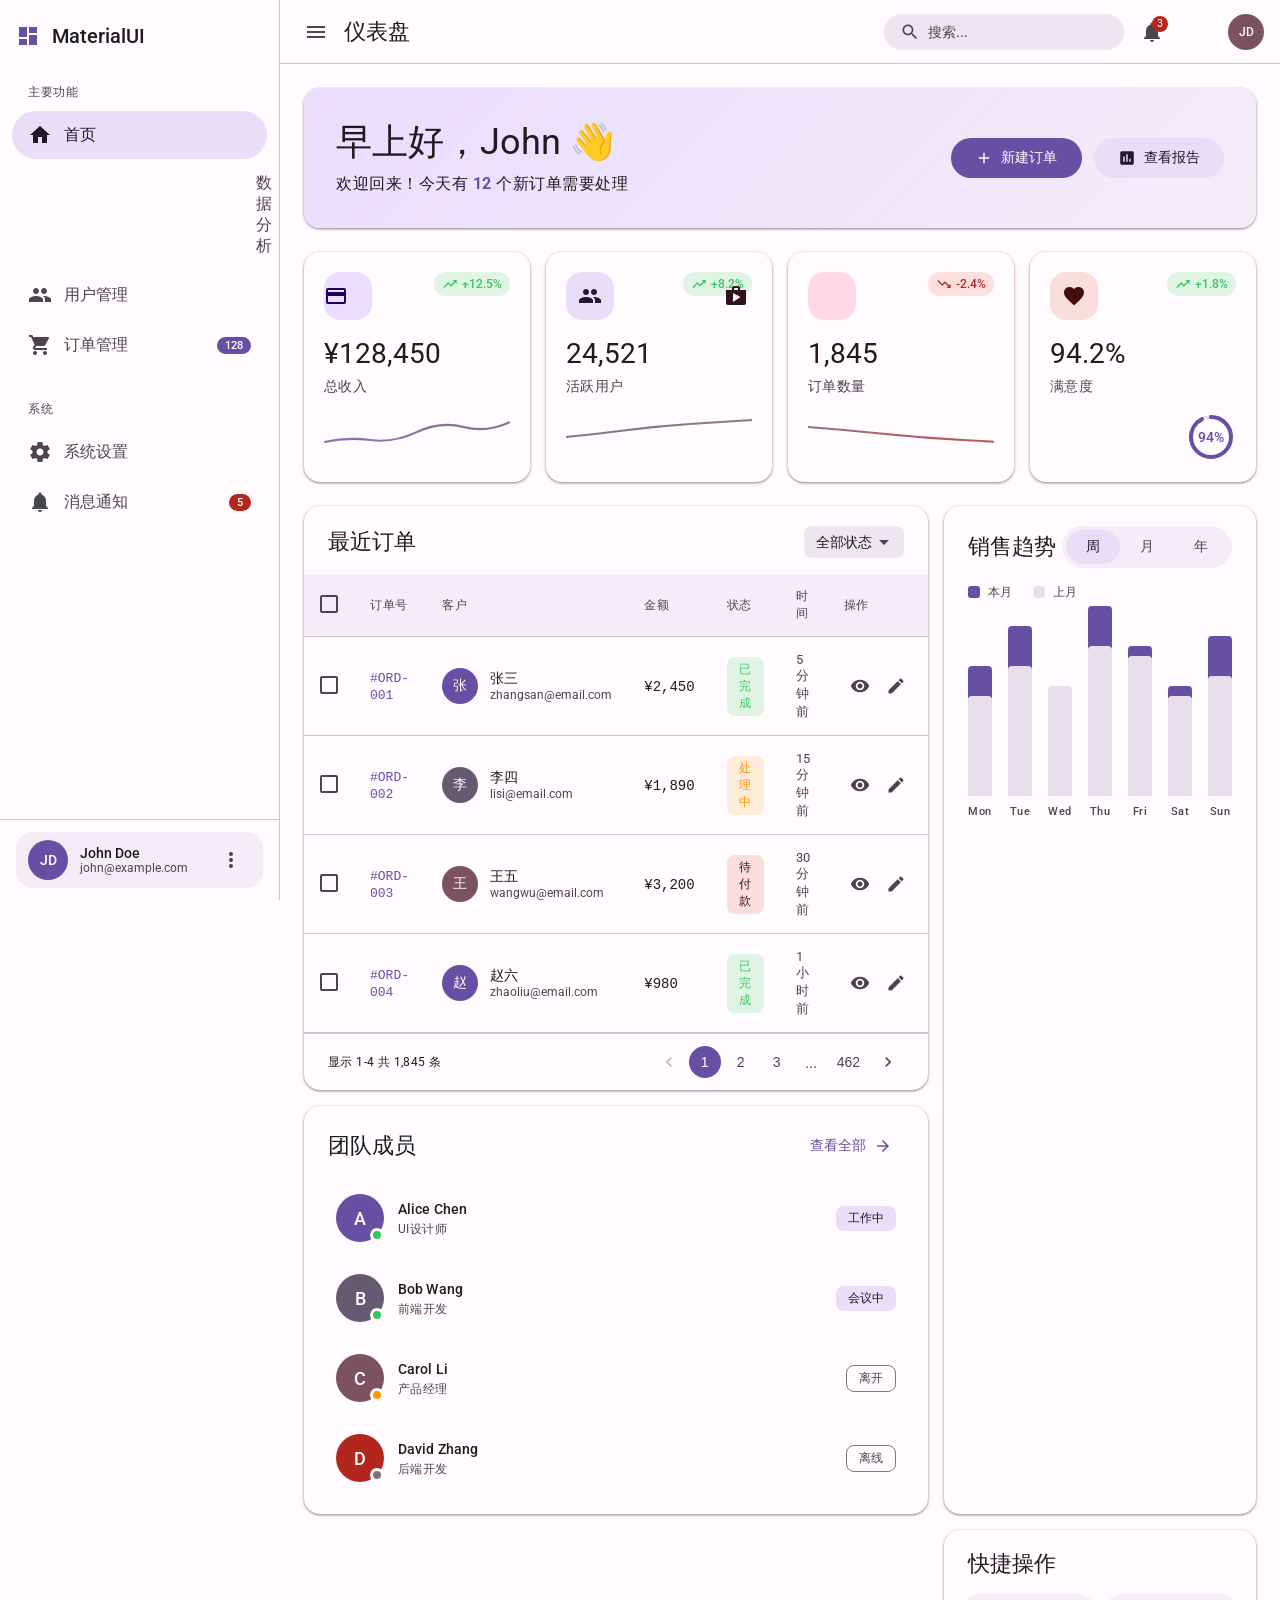
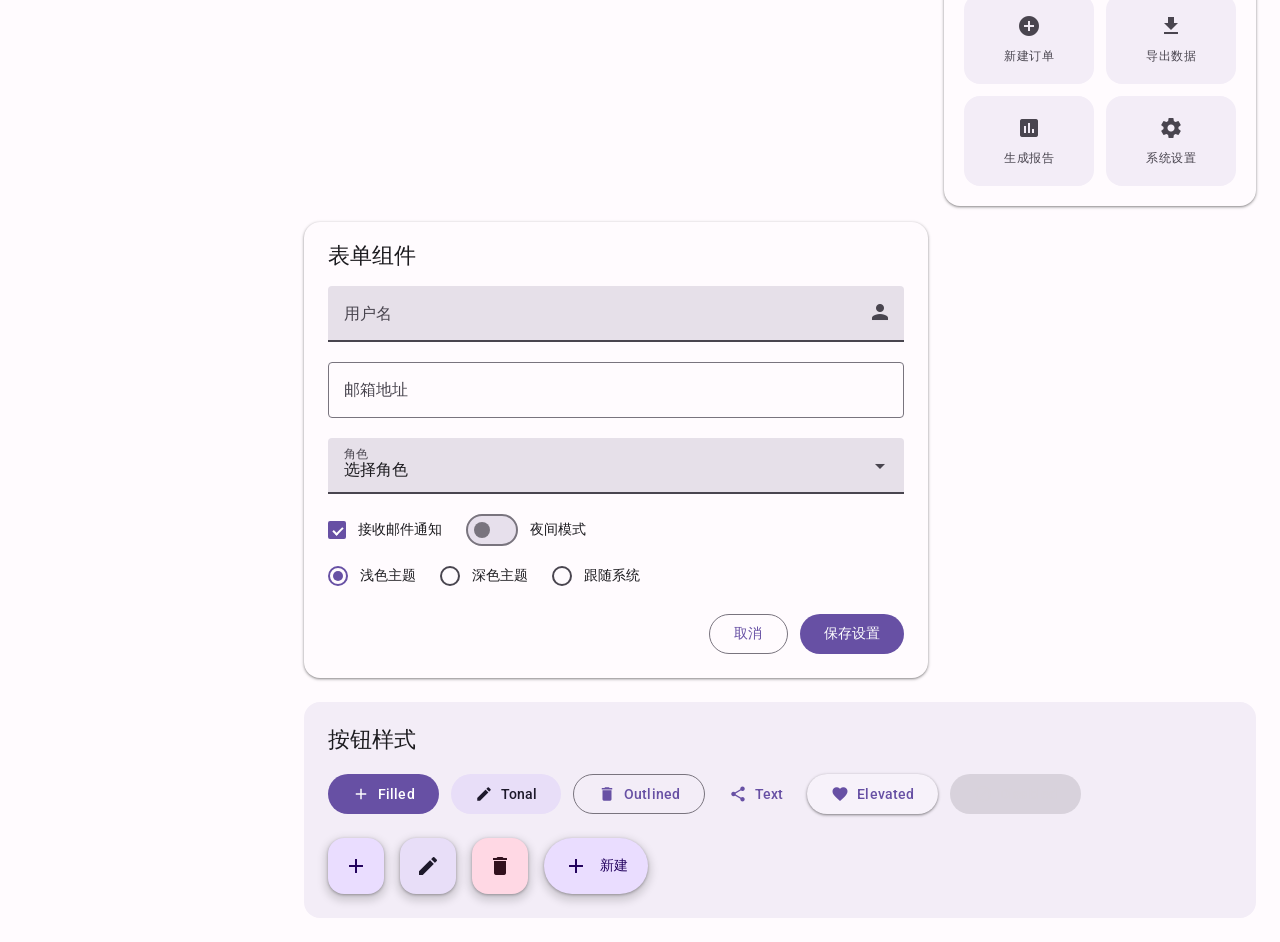
==== google-design/index.html @ cb9a7527 "feat: 添加Google Design (Material Design 3) 风格 - 新增 google-design/ 文件夹，包含完整的Material Design 3界面 - 实现Ma" ====
<!DOCTYPE html>
<html lang="zh-CN">
<head>
    <meta charset="UTF-8">
    <meta name="viewport" content="width=device-width, initial-scale=1.0">
    <title>Google Design - Material Design 3</title>
    <link rel="stylesheet" href="styles.css">
    <link href="https://fonts.googleapis.com/css2?family=Roboto:wght@300;400;500;600;700&display=swap" rel="stylesheet">
    <link href="https://fonts.googleapis.com/icon?family=Material+Icons" rel="stylesheet">
</head>
<body>
    <div class="app-container">
        <!-- 导航抽屉 -->
        <aside class="nav-drawer">
            <div class="nav-drawer-header">
                <div class="logo">
                    <span class="material-icons logo-icon">dashboard</span>
                    <span class="logo-text">MaterialUI</span>
                </div>
            </div>

            <nav class="nav-drawer-content">
                <div class="nav-section">
                    <span class="nav-section-title">主要功能</span>
                    <a href="#" class="nav-item active">
                        <span class="material-icons">home</span>
                        <span>首页</span>
                    </a>
                    <a href="#" class="nav-item">
                        <span class="material-icons">analytics</span>
                        <span>数据分析</span>
                    </a>
                    <a href="#" class="nav-item">
                        <span class="material-icons">people</span>
                        <span>用户管理</span>
                    </a>
                    <a href="#" class="nav-item">
                        <span class="material-icons">shopping_cart</span>
                        <span>订单管理</span>
                        <span class="nav-badge">128</span>
                    </a>
                </div>

                <div class="nav-section">
                    <span class="nav-section-title">系统</span>
                    <a href="#" class="nav-item">
                        <span class="material-icons">settings</span>
                        <span>系统设置</span>
                    </a>
                    <a href="#" class="nav-item">
                        <span class="material-icons">notifications</span>
                        <span>消息通知</span>
                        <span class="nav-badge error">5</span>
                    </a>
                </div>
            </nav>

            <div class="nav-drawer-footer">
                <div class="user-card">
                    <div class="user-avatar">
                        <span>JD</span>
                    </div>
                    <div class="user-info">
                        <span class="user-name">John Doe</span>
                        <span class="user-email">john@example.com</span>
                    </div>
                    <button class="icon-btn">
                        <span class="material-icons">more_vert</span>
                    </button>
                </div>
            </div>
        </aside>

        <!-- 主内容区 -->
        <main class="main-content">
            <!-- 顶部应用栏 -->
            <header class="top-app-bar">
                <div class="top-app-bar-left">
                    <button class="icon-btn menu-btn">
                        <span class="material-icons">menu</span>
                    </button>
                    <h1 class="page-title">仪表盘</h1>
                </div>
                <div class="top-app-bar-right">
                    <div class="search-bar">
                        <span class="material-icons">search</span>
                        <input type="text" placeholder="搜索...">
                    </div>
                    <button class="icon-btn">
                        <span class="material-icons">notifications</span>
                        <span class="badge">3</span>
                    </button>
                    <button class="icon-btn">
                        <span class="material-icons">dark_mode</span>
                    </button>
                    <div class="user-avatar-small">JD</div>
                </div>
            </header>

            <!-- 欢迎区域 -->
            <section class="welcome-section">
                <div class="welcome-card elevated-card">
                    <div class="welcome-content">
                        <h2 class="display-small">早上好，John 👋</h2>
                        <p class="body-large">欢迎回来！今天有 <strong>12</strong> 个新订单需要处理</p>
                    </div>
                    <div class="welcome-actions">
                        <button class="md-btn filled-btn">
                            <span class="material-icons">add</span>
                            新建订单
                        </button>
                        <button class="md-btn tonal-btn">
                            <span class="material-icons">assessment</span>
                            查看报告
                        </button>
                    </div>
                </div>
            </section>

            <!-- 统计卡片 -->
            <section class="stats-section">
                <div class="stat-card elevated-card">
                    <div class="stat-card-header">
                        <div class="stat-icon primary">
                            <span class="material-icons">payments</span>
                        </div>
                        <span class="stat-trend up">
                            <span class="material-icons">trending_up</span>
                            +12.5%
                        </span>
                    </div>
                    <div class="stat-card-body">
                        <span class="stat-value headline-medium">¥128,450</span>
                        <span class="stat-label body-medium">总收入</span>
                    </div>
                    <div class="stat-chart">
                        <svg width="100%" height="40" viewBox="0 0 120 40" preserveAspectRatio="none">
                            <path d="M0 30 Q15 25, 30 28 T60 20 T90 15 T120 10" stroke="url(#stat-grad-1)" stroke-width="2" fill="none"/>
                            <defs>
                                <linearGradient id="stat-grad-1" x1="0%" y1="0%" x2="100%" y2="0%">
                                    <stop offset="0%" stop-color="var(--md-primary)"/>
                                    <stop offset="100%" stop-color="var(--md-secondary)"/>
                                </linearGradient>
                            </defs>
                        </svg>
                    </div>
                </div>

                <div class="stat-card elevated-card">
                    <div class="stat-card-header">
                        <div class="stat-icon secondary">
                            <span class="material-icons">people</span>
                        </div>
                        <span class="stat-trend up">
                            <span class="material-icons">trending_up</span>
                            +8.2%
                        </span>
                    </div>
                    <div class="stat-card-body">
                        <span class="stat-value headline-medium">24,521</span>
                        <span class="stat-label body-medium">活跃用户</span>
                    </div>
                    <div class="stat-chart">
                        <svg width="100%" height="40" viewBox="0 0 120 40" preserveAspectRatio="none">
                            <path d="M0 25 Q20 22, 40 18 T80 12 T120 8" stroke="url(#stat-grad-2)" stroke-width="2" fill="none"/>
                            <defs>
                                <linearGradient id="stat-grad-2" x1="0%" y1="0%" x2="100%" y2="0%">
                                    <stop offset="0%" stop-color="var(--md-secondary)"/>
                                    <stop offset="100%" stop-color="var(--md-tertiary)"/>
                                </linearGradient>
                            </defs>
                        </svg>
                    </div>
                </div>

                <div class="stat-card elevated-card">
                    <div class="stat-card-header">
                        <div class="stat-icon tertiary">
                            <span class="material-icons">shopping_bag</span>
                        </div>
                        <span class="stat-trend down">
                            <span class="material-icons">trending_down</span>
                            -2.4%
                        </span>
                    </div>
                    <div class="stat-card-body">
                        <span class="stat-value headline-medium">1,845</span>
                        <span class="stat-label body-medium">订单数量</span>
                    </div>
                    <div class="stat-chart">
                        <svg width="100%" height="40" viewBox="0 0 120 40" preserveAspectRatio="none">
                            <path d="M0 15 Q25 18, 50 22 T100 28 T120 30" stroke="url(#stat-grad-3)" stroke-width="2" fill="none"/>
                            <defs>
                                <linearGradient id="stat-grad-3" x1="0%" y1="0%" x2="100%" y2="0%">
                                    <stop offset="0%" stop-color="var(--md-tertiary)"/>
                                    <stop offset="100%" stop-color="var(--md-error)"/>
                                </linearGradient>
                            </defs>
                        </svg>
                    </div>
                </div>

                <div class="stat-card elevated-card">
                    <div class="stat-card-header">
                        <div class="stat-icon error">
                            <span class="material-icons">favorite</span>
                        </div>
                        <span class="stat-trend up">
                            <span class="material-icons">trending_up</span>
                            +1.8%
                        </span>
                    </div>
                    <div class="stat-card-body">
                        <span class="stat-value headline-medium">94.2%</span>
                        <span class="stat-label body-medium">满意度</span>
                    </div>
                    <div class="stat-progress">
                        <div class="progress-ring">
                            <svg width="50" height="50" viewBox="0 0 50 50">
                                <circle cx="25" cy="25" r="20" stroke="var(--md-surface-variant)" stroke-width="4" fill="none"/>
                                <circle cx="25" cy="25" r="20" stroke="var(--md-primary)" stroke-width="4" fill="none" 
                                    stroke-dasharray="125.6" stroke-dashoffset="10" stroke-linecap="round" transform="rotate(-90 25 25)"/>
                            </svg>
                            <span class="progress-value label-large">94%</span>
                        </div>
                    </div>
                </div>
            </section>

            <!-- 主要内容区 -->
            <section class="content-section">
                <!-- 数据表格 -->
                <div class="card elevated-card table-card">
                    <div class="card-header">
                        <h3 class="title-large">最近订单</h3>
                        <div class="card-actions">
                            <div class="md-select">
                                <select>
                                    <option>全部状态</option>
                                    <option>待处理</option>
                                    <option>处理中</option>
                                    <option>已完成</option>
                                </select>
                                <span class="material-icons">arrow_drop_down</span>
                            </div>
                        </div>
                    </div>
                    <div class="table-container">
                        <table class="md-table">
                            <thead>
                                <tr>
                                    <th>
                                        <label class="md-checkbox">
                                            <input type="checkbox">
                                            <span class="checkbox-mark"></span>
                                        </label>
                                    </th>
                                    <th>订单号</th>
                                    <th>客户</th>
                                    <th>金额</th>
                                    <th>状态</th>
                                    <th>时间</th>
                                    <th>操作</th>
                                </tr>
                            </thead>
                            <tbody>
                                <tr>
                                    <td>
                                        <label class="md-checkbox">
                                            <input type="checkbox">
                                            <span class="checkbox-mark"></span>
                                        </label>
                                    </td>
                                    <td><span class="order-id">#ORD-001</span></td>
                                    <td>
                                        <div class="customer-cell">
                                            <div class="customer-avatar primary">张</div>
                                            <div class="customer-info">
                                                <span class="customer-name">张三</span>
                                                <span class="customer-email">zhangsan@email.com</span>
                                            </div>
                                        </div>
                                    </td>
                                    <td><span class="amount">¥2,450</span></td>
                                    <td><span class="md-chip success">已完成</span></td>
                                    <td><span class="time-text">5分钟前</span></td>
                                    <td>
                                        <div class="action-buttons">
                                            <button class="icon-btn-small" title="查看">
                                                <span class="material-icons">visibility</span>
                                            </button>
                                            <button class="icon-btn-small" title="编辑">
                                                <span class="material-icons">edit</span>
                                            </button>
                                        </div>
                                    </td>
                                </tr>
                                <tr>
                                    <td>
                                        <label class="md-checkbox">
                                            <input type="checkbox">
                                            <span class="checkbox-mark"></span>
                                        </label>
                                    </td>
                                    <td><span class="order-id">#ORD-002</span></td>
                                    <td>
                                        <div class="customer-cell">
                                            <div class="customer-avatar secondary">李</div>
                                            <div class="customer-info">
                                                <span class="customer-name">李四</span>
                                                <span class="customer-email">lisi@email.com</span>
                                            </div>
                                        </div>
                                    </td>
                                    <td><span class="amount">¥1,890</span></td>
                                    <td><span class="md-chip warning">处理中</span></td>
                                    <td><span class="time-text">15分钟前</span></td>
                                    <td>
                                        <div class="action-buttons">
                                            <button class="icon-btn-small" title="查看">
                                                <span class="material-icons">visibility</span>
                                            </button>
                                            <button class="icon-btn-small" title="编辑">
                                                <span class="material-icons">edit</span>
                                            </button>
                                        </div>
                                    </td>
                                </tr>
                                <tr>
                                    <td>
                                        <label class="md-checkbox">
                                            <input type="checkbox">
                                            <span class="checkbox-mark"></span>
                                        </label>
                                    </td>
                                    <td><span class="order-id">#ORD-003</span></td>
                                    <td>
                                        <div class="customer-cell">
                                            <div class="customer-avatar tertiary">王</div>
                                            <div class="customer-info">
                                                <span class="customer-name">王五</span>
                                                <span class="customer-email">wangwu@email.com</span>
                                            </div>
                                        </div>
                                    </td>
                                    <td><span class="amount">¥3,200</span></td>
                                    <td><span class="md-chip error">待付款</span></td>
                                    <td><span class="time-text">30分钟前</span></td>
                                    <td>
                                        <div class="action-buttons">
                                            <button class="icon-btn-small" title="查看">
                                                <span class="material-icons">visibility</span>
                                            </button>
                                            <button class="icon-btn-small" title="编辑">
                                                <span class="material-icons">edit</span>
                                            </button>
                                        </div>
                                    </td>
                                </tr>
                                <tr>
                                    <td>
                                        <label class="md-checkbox">
                                            <input type="checkbox">
                                            <span class="checkbox-mark"></span>
                                        </label>
                                    </td>
                                    <td><span class="order-id">#ORD-004</span></td>
                                    <td>
                                        <div class="customer-cell">
                                            <div class="customer-avatar primary">赵</div>
                                            <div class="customer-info">
                                                <span class="customer-name">赵六</span>
                                                <span class="customer-email">zhaoliu@email.com</span>
                                            </div>
                                        </div>
                                    </td>
                                    <td><span class="amount">¥980</span></td>
                                    <td><span class="md-chip success">已完成</span></td>
                                    <td><span class="time-text">1小时前</span></td>
                                    <td>
                                        <div class="action-buttons">
                                            <button class="icon-btn-small" title="查看">
                                                <span class="material-icons">visibility</span>
                                            </button>
                                            <button class="icon-btn-small" title="编辑">
                                                <span class="material-icons">edit</span>
                                            </button>
                                        </div>
                                    </td>
                                </tr>
                            </tbody>
                        </table>
                    </div>
                    <div class="card-footer">
                        <span class="pagination-info body-small">显示 1-4 共 1,845 条</span>
                        <div class="pagination">
                            <button class="icon-btn-small" disabled>
                                <span class="material-icons">chevron_left</span>
                            </button>
                            <button class="page-btn active">1</button>
                            <button class="page-btn">2</button>
                            <button class="page-btn">3</button>
                            <span class="page-dots">...</span>
                            <button class="page-btn">462</button>
                            <button class="icon-btn-small">
                                <span class="material-icons">chevron_right</span>
                            </button>
                        </div>
                    </div>
                </div>

                <!-- 图表区域 -->
                <div class="card elevated-card chart-card">
                    <div class="card-header">
                        <h3 class="title-large">销售趋势</h3>
                        <div class="card-actions">
                            <div class="md-segmented-btn">
                                <button class="segment-btn active">周</button>
                                <button class="segment-btn">月</button>
                                <button class="segment-btn">年</button>
                            </div>
                        </div>
                    </div>
                    <div class="chart-body">
                        <div class="chart-legend">
                            <div class="legend-item">
                                <span class="legend-dot primary"></span>
                                <span class="body-small">本月</span>
                            </div>
                            <div class="legend-item">
                                <span class="legend-dot outline"></span>
                                <span class="body-small">上月</span>
                            </div>
                        </div>
                        <div class="chart-area">
                            <div class="chart-bars">
                                <div class="bar-group">
                                    <div class="bar current" style="height: 65%;" data-value="¥52,000">
                                        <div class="bar-value label-small">¥52k</div>
                                    </div>
                                    <div class="bar previous" style="height: 50%;"></div>
                                    <span class="bar-label label-small">Mon</span>
                                </div>
                                <div class="bar-group">
                                    <div class="bar current" style="height: 85%;" data-value="¥68,000">
                                        <div class="bar-value label-small">¥68k</div>
                                    </div>
                                    <div class="bar previous" style="height: 65%;"></div>
                                    <span class="bar-label label-small">Tue</span>
                                </div>
                                <div class="bar-group">
                                    <div class="bar current" style="height: 45%;" data-value="¥36,000">
                                        <div class="bar-value label-small">¥36k</div>
                                    </div>
                                    <div class="bar previous" style="height: 55%;"></div>
                                    <span class="bar-label label-small">Wed</span>
                                </div>
                                <div class="bar-group">
                                    <div class="bar current" style="height: 95%;" data-value="¥76,000">
                                        <div class="bar-value label-small">¥76k</div>
                                    </div>
                                    <div class="bar previous" style="height: 75%;"></div>
                                    <span class="bar-label label-small">Thu</span>
                                </div>
                                <div class="bar-group">
                                    <div class="bar current" style="height: 75%;" data-value="¥60,000">
                                        <div class="bar-value label-small">¥60k</div>
                                    </div>
                                    <div class="bar previous" style="height: 70%;"></div>
                                    <span class="bar-label label-small">Fri</span>
                                </div>
                                <div class="bar-group">
                                    <div class="bar current" style="height: 55%;" data-value="¥44,000">
                                        <div class="bar-value label-small">¥44k</div>
                                    </div>
                                    <div class="bar previous" style="height: 50%;"></div>
                                    <span class="bar-label label-small">Sat</span>
                                </div>
                                <div class="bar-group">
                                    <div class="bar current" style="height: 80%;" data-value="¥64,000">
                                        <div class="bar-value label-small">¥64k</div>
                                    </div>
                                    <div class="bar previous" style="height: 60%;"></div>
                                    <span class="bar-label label-small">Sun</span>
                                </div>
                            </div>
                        </div>
                    </div>
                </div>

                <!-- 团队成员 -->
                <div class="card elevated-card team-card">
                    <div class="card-header">
                        <h3 class="title-large">团队成员</h3>
                        <button class="md-btn text-btn">
                            查看全部
                            <span class="material-icons">arrow_forward</span>
                        </button>
                    </div>
                    <div class="team-list">
                        <div class="team-member">
                            <div class="member-avatar" style="background: var(--md-primary);">
                                <span>A</span>
                                <span class="status-indicator online"></span>
                            </div>
                            <div class="member-info">
                                <span class="member-name title-small">Alice Chen</span>
                                <span class="member-role body-small">UI设计师</span>
                            </div>
                            <span class="md-chip tonal">工作中</span>
                        </div>
                        <div class="team-member">
                            <div class="member-avatar" style="background: var(--md-secondary);">
                                <span>B</span>
                                <span class="status-indicator online"></span>
                            </div>
                            <div class="member-info">
                                <span class="member-name title-small">Bob Wang</span>
                                <span class="member-role body-small">前端开发</span>
                            </div>
                            <span class="md-chip tonal">会议中</span>
                        </div>
                        <div class="team-member">
                            <div class="member-avatar" style="background: var(--md-tertiary);">
                                <span>C</span>
                                <span class="status-indicator away"></span>
                            </div>
                            <div class="member-info">
                                <span class="member-name title-small">Carol Li</span>
                                <span class="member-role body-small">产品经理</span>
                            </div>
                            <span class="md-chip outlined">离开</span>
                        </div>
                        <div class="team-member">
                            <div class="member-avatar" style="background: var(--md-error);">
                                <span>D</span>
                                <span class="status-indicator offline"></span>
                            </div>
                            <div class="member-info">
                                <span class="member-name title-small">David Zhang</span>
                                <span class="member-role body-small">后端开发</span>
                            </div>
                            <span class="md-chip outlined">离线</span>
                        </div>
                    </div>
                </div>

                <!-- 快捷操作 -->
                <div class="card elevated-card actions-card">
                    <div class="card-header">
                        <h3 class="title-large">快捷操作</h3>
                    </div>
                    <div class="quick-actions">
                        <button class="quick-action-btn">
                            <span class="material-icons">add_circle</span>
                            <span class="label-medium">新建订单</span>
                        </button>
                        <button class="quick-action-btn">
                            <span class="material-icons">file_download</span>
                            <span class="label-medium">导出数据</span>
                        </button>
                        <button class="quick-action-btn">
                            <span class="material-icons">assessment</span>
                            <span class="label-medium">生成报告</span>
                        </button>
                        <button class="quick-action-btn">
                            <span class="material-icons">settings</span>
                            <span class="label-medium">系统设置</span>
                        </button>
                    </div>
                </div>

                <!-- 表单组件 -->
                <div class="card elevated-card form-card">
                    <div class="card-header">
                        <h3 class="title-large">表单组件</h3>
                    </div>
                    <form class="md-form">
                        <div class="form-group">
                            <div class="md-text-field filled">
                                <input type="text" id="username" placeholder=" ">
                                <label for="username">用户名</label>
                                <span class="field-trailing">
                                    <span class="material-icons">person</span>
                                </span>
                            </div>
                        </div>
                        <div class="form-group">
                            <div class="md-text-field outlined">
                                <input type="email" id="email" placeholder=" ">
                                <label for="email">邮箱地址</label>
                            </div>
                        </div>
                        <div class="form-group">
                            <div class="md-select-field">
                                <select id="role">
                                    <option value="">选择角色</option>
                                    <option value="admin">管理员</option>
                                    <option value="editor">编辑</option>
                                    <option value="viewer">访客</option>
                                </select>
                                <label for="role">角色</label>
                                <span class="material-icons">arrow_drop_down</span>
                            </div>
                        </div>
                        <div class="form-group checkbox-group">
                            <label class="md-checkbox">
                                <input type="checkbox" checked>
                                <span class="checkbox-mark"></span>
                                <span class="checkbox-label">接收邮件通知</span>
                            </label>
                            <label class="md-switch">
                                <input type="checkbox">
                                <span class="switch-track"></span>
                                <span class="switch-label">夜间模式</span>
                            </label>
                        </div>
                        <div class="form-group radio-group">
                            <label class="md-radio">
                                <input type="radio" name="theme" value="light" checked>
                                <span class="radio-mark"></span>
                                <span class="radio-label">浅色主题</span>
                            </label>
                            <label class="md-radio">
                                <input type="radio" name="theme" value="dark">
                                <span class="radio-mark"></span>
                                <span class="radio-label">深色主题</span>
                            </label>
                            <label class="md-radio">
                                <input type="radio" name="theme" value="auto">
                                <span class="radio-mark"></span>
                                <span class="radio-label">跟随系统</span>
                            </label>
                        </div>
                        <div class="form-actions">
                            <button type="button" class="md-btn outlined-btn">取消</button>
                            <button type="submit" class="md-btn filled-btn">保存设置</button>
                        </div>
                    </form>
                </div>
            </section>

            <!-- 按钮展示区 -->
            <section class="button-showcase">
                <h3 class="title-large">按钮样式</h3>
                <div class="button-grid">
                    <button class="md-btn filled-btn">
                        <span class="material-icons">add</span>
                        Filled
                    </button>
                    <button class="md-btn tonal-btn">
                        <span class="material-icons">edit</span>
                        Tonal
                    </button>
                    <button class="md-btn outlined-btn">
                        <span class="material-icons">delete</span>
                        Outlined
                    </button>
                    <button class="md-btn text-btn">
                        <span class="material-icons">share</span>
                        Text
                    </button>
                    <button class="md-btn elevated-btn">
                        <span class="material-icons">favorite</span>
                        Elevated
                    </button>
                    <button class="md-btn filled-btn" disabled>
                        <span class="material-icons">block</span>
                        Disabled
                    </button>
                </div>
                <div class="fab-grid">
                    <button class="md-fab primary">
                        <span class="material-icons">add</span>
                    </button>
                    <button class="md-fab secondary">
                        <span class="material-icons">edit</span>
                    </button>
                    <button class="md-fab tertiary">
                        <span class="material-icons">delete</span>
                    </button>
                    <button class="md-fab extended">
                        <span class="material-icons">add</span>
                        <span>新建</span>
                    </button>
                </div>
            </section>

            <!-- Snackbar -->
            <div class="md-snackbar" id="snackbar">
                <span class="snackbar-text"></span>
                <button class="snackbar-action">关闭</button>
            </div>
        </main>
    </div>

    <script src="script.js"></script>
</body>
</html>
---- google-design/styles.css ----
/* Google Design - Material Design 3 */
/* 特点：动态色彩系统 + 圆润设计 + Surface层级 + 丰富组件 */

:root {
    /* Material Design 3 色彩系统 */
    --md-primary: #6750A4;
    --md-on-primary: #FFFFFF;
    --md-primary-container: #EADDFF;
    --md-on-primary-container: #21005D;
    
    --md-secondary: #625B71;
    --md-on-secondary: #FFFFFF;
    --md-secondary-container: #E8DEF8;
    --md-on-secondary-container: #1D192B;
    
    --md-tertiary: #7D5260;
    --md-on-tertiary: #FFFFFF;
    --md-tertiary-container: #FFD8E4;
    --md-on-tertiary-container: #31111D;
    
    --md-error: #B3261E;
    --md-on-error: #FFFFFF;
    --md-error-container: #F9DEDC;
    --md-on-error-container: #410E0B;
    
    --md-surface: #FFFBFE;
    --md-surface-dim: #DED8E1;
    --md-surface-bright: #FFFBFE;
    --md-surface-container-lowest: #FFFFFF;
    --md-surface-container-low: #F7F2FA;
    --md-surface-container: #F3EDF7;
    --md-surface-container-high: #ECE6F0;
    --md-surface-container-highest: #E6E0E9;
    --md-surface-variant: #E7E0EC;
    
    --md-on-surface: #1C1B1F;
    --md-on-surface-variant: #49454F;
    --md-outline: #79747E;
    --md-outline-variant: #CAC4D0;
    
    /* 圆角系统 */
    --md-radius-none: 0;
    --md-radius-xs: 4px;
    --md-radius-sm: 8px;
    --md-radius-md: 12px;
    --md-radius-lg: 16px;
    --md-radius-xl: 28px;
    --md-radius-full: 9999px;
    
    /* 阴影系统 */
    --md-elevation-1: 0 1px 2px rgba(0, 0, 0, 0.3), 0 1px 3px 1px rgba(0, 0, 0, 0.15);
    --md-elevation-2: 0 1px 2px rgba(0, 0, 0, 0.3), 0 2px 6px 2px rgba(0, 0, 0, 0.15);
    --md-elevation-3: 0 4px 8px 3px rgba(0, 0, 0, 0.15), 0 1px 3px rgba(0, 0, 0, 0.3);
    --md-elevation-4: 0 6px 10px 4px rgba(0, 0, 0, 0.15), 0 2px 3px rgba(0, 0, 0, 0.3);
    --md-elevation-5: 0 8px 12px 6px rgba(0, 0, 0, 0.15), 0 4px 4px rgba(0, 0, 0, 0.3);
    
    /* 过渡系统 */
    --md-motion-standard: cubic-bezier(0.2, 0, 0, 1);
    --md-motion-emphasized: cubic-bezier(0.2, 0, 0, 1);
    --md-motion-emphasized-decelerate: cubic-bezier(0.05, 0.7, 0.1, 1);
    --md-motion-emphasized-accelerate: cubic-bezier(0.3, 0, 0.8, 0.15);
    --md-motion-duration-short: 200ms;
    --md-motion-duration-medium: 400ms;
    --md-motion-duration-long: 600ms;
}

* {
    margin: 0;
    padding: 0;
    box-sizing: border-box;
}

body {
    font-family: 'Roboto', sans-serif;
    background: var(--md-surface);
    min-height: 100vh;
    color: var(--md-on-surface);
}

/* ========== 排版系统 ========== */
.display-small {
    font-size: 36px;
    font-weight: 400;
    line-height: 44px;
    letter-spacing: 0;
}

.headline-medium {
    font-size: 28px;
    font-weight: 400;
    line-height: 36px;
    letter-spacing: 0;
}

.title-large {
    font-size: 22px;
    font-weight: 500;
    line-height: 28px;
    letter-spacing: 0;
}

.title-small {
    font-size: 14px;
    font-weight: 500;
    line-height: 20px;
    letter-spacing: 0.1px;
}

.body-large {
    font-size: 16px;
    font-weight: 400;
    line-height: 24px;
    letter-spacing: 0.5px;
}

.body-medium {
    font-size: 14px;
    font-weight: 400;
    line-height: 20px;
    letter-spacing: 0.25px;
}

.body-small {
    font-size: 12px;
    font-weight: 400;
    line-height: 16px;
    letter-spacing: 0.4px;
}

.label-large {
    font-size: 14px;
    font-weight: 500;
    line-height: 20px;
    letter-spacing: 0.1px;
}

.label-medium {
    font-size: 12px;
    font-weight: 500;
    line-height: 16px;
    letter-spacing: 0.5px;
}

.label-small {
    font-size: 11px;
    font-weight: 500;
    line-height: 16px;
    letter-spacing: 0.5px;
}

/* ========== 应用容器 ========== */
.app-container {
    display: flex;
    min-height: 100vh;
}

/* ========== 导航抽屉 ========== */
.nav-drawer {
    width: 280px;
    background: var(--md-surface);
    border-right: 1px solid var(--md-outline-variant);
    display: flex;
    flex-direction: column;
    position: fixed;
    top: 0;
    left: 0;
    height: 100vh;
    z-index: 100;
}

.nav-drawer-header {
    padding: 24px 16px 12px;
}

.logo {
    display: flex;
    align-items: center;
    gap: 12px;
}

.logo-icon {
    color: var(--md-primary);
    font-size: 28px;
}

.logo-text {
    font-size: 20px;
    font-weight: 500;
    color: var(--md-on-surface);
}

.nav-drawer-content {
    flex: 1;
    padding: 8px 12px;
    overflow-y: auto;
}

.nav-section {
    margin-bottom: 16px;
}

.nav-section-title {
    display: block;
    padding: 16px 16px 8px;
    font-size: 12px;
    font-weight: 500;
    color: var(--md-on-surface-variant);
    letter-spacing: 0.5px;
}

.nav-item {
    display: flex;
    align-items: center;
    gap: 12px;
    padding: 12px 16px;
    margin: 2px 0;
    border-radius: var(--md-radius-full);
    color: var(--md-on-surface-variant);
    text-decoration: none;
    transition: all var(--md-motion-duration-short) var(--md-motion-standard);
    position: relative;
}

.nav-item:hover {
    background: var(--md-surface-variant);
    color: var(--md-on-surface);
}

.nav-item.active {
    background: var(--md-secondary-container);
    color: var(--md-on-secondary-container);
}

.nav-item .material-icons {
    font-size: 24px;
}

.nav-badge {
    margin-left: auto;
    padding: 2px 8px;
    background: var(--md-primary);
    color: var(--md-on-primary);
    font-size: 11px;
    font-weight: 500;
    border-radius: var(--md-radius-full);
}

.nav-badge.error {
    background: var(--md-error);
    color: var(--md-on-error);
}

.nav-drawer-footer {
    padding: 12px 16px;
    border-top: 1px solid var(--md-outline-variant);
}

.user-card {
    display: flex;
    align-items: center;
    gap: 12px;
    padding: 8px 12px;
    border-radius: var(--md-radius-lg);
    background: var(--md-surface-container);
}

.user-avatar {
    width: 40px;
    height: 40px;
    background: var(--md-primary);
    color: var(--md-on-primary);
    border-radius: 50%;
    display: flex;
    align-items: center;
    justify-content: center;
    font-weight: 500;
    font-size: 14px;
}

.user-info {
    flex: 1;
    display: flex;
    flex-direction: column;
}

.user-name {
    font-size: 14px;
    font-weight: 500;
    color: var(--md-on-surface);
}

.user-email {
    font-size: 12px;
    color: var(--md-on-surface-variant);
}

/* ========== 主内容区 ========== */
.main-content {
    flex: 1;
    margin-left: 280px;
    display: flex;
    flex-direction: column;
}

/* ========== 顶部应用栏 ========== */
.top-app-bar {
    display: flex;
    align-items: center;
    justify-content: space-between;
    padding: 8px 16px;
    height: 64px;
    background: var(--md-surface);
    border-bottom: 1px solid var(--md-outline-variant);
    position: sticky;
    top: 0;
    z-index: 50;
}

.top-app-bar-left {
    display: flex;
    align-items: center;
    gap: 8px;
}

.page-title {
    font-size: 22px;
    font-weight: 400;
    color: var(--md-on-surface);
}

.top-app-bar-right {
    display: flex;
    align-items: center;
    gap: 8px;
}

.search-bar {
    display: flex;
    align-items: center;
    gap: 8px;
    padding: 8px 16px;
    background: var(--md-surface-container-high);
    border-radius: var(--md-radius-full);
    min-width: 240px;
}

.search-bar .material-icons {
    color: var(--md-on-surface-variant);
    font-size: 20px;
}

.search-bar input {
    flex: 1;
    border: none;
    background: transparent;
    outline: none;
    font-size: 14px;
    color: var(--md-on-surface);
}

.search-bar input::placeholder {
    color: var(--md-on-surface-variant);
}

.user-avatar-small {
    width: 36px;
    height: 36px;
    background: var(--md-tertiary);
    color: var(--md-on-tertiary);
    border-radius: 50%;
    display: flex;
    align-items: center;
    justify-content: center;
    font-weight: 500;
    font-size: 12px;
    cursor: pointer;
}

/* ========== 图标按钮 ========== */
.icon-btn {
    width: 40px;
    height: 40px;
    display: flex;
    align-items: center;
    justify-content: center;
    background: transparent;
    border: none;
    border-radius: 50%;
    color: var(--md-on-surface-variant);
    cursor: pointer;
    transition: background var(--md-motion-duration-short) var(--md-motion-standard);
    position: relative;
}

.icon-btn:hover {
    background: var(--md-surface-variant);
}

.icon-btn .material-icons {
    font-size: 24px;
}

.icon-btn .badge {
    position: absolute;
    top: 4px;
    right: 4px;
    min-width: 16px;
    height: 16px;
    padding: 0 4px;
    background: var(--md-error);
    color: var(--md-on-error);
    font-size: 10px;
    font-weight: 500;
    border-radius: 8px;
    display: flex;
    align-items: center;
    justify-content: center;
}

.icon-btn-small {
    width: 32px;
    height: 32px;
    display: flex;
    align-items: center;
    justify-content: center;
    background: transparent;
    border: none;
    border-radius: 50%;
    color: var(--md-on-surface-variant);
    cursor: pointer;
    transition: background var(--md-motion-duration-short) var(--md-motion-standard);
}

.icon-btn-small:hover {
    background: var(--md-surface-variant);
}

.icon-btn-small .material-icons {
    font-size: 20px;
}

.icon-btn-small:disabled {
    opacity: 0.38;
    cursor: not-allowed;
}

/* ========== 按钮系统 ========== */
.md-btn {
    display: inline-flex;
    align-items: center;
    justify-content: center;
    gap: 8px;
    height: 40px;
    padding: 0 24px;
    border: none;
    border-radius: var(--md-radius-full);
    font-family: inherit;
    font-size: 14px;
    font-weight: 500;
    letter-spacing: 0.1px;
    cursor: pointer;
    transition: all var(--md-motion-duration-short) var(--md-motion-standard);
    text-decoration: none;
}

.md-btn .material-icons {
    font-size: 18px;
}

.filled-btn {
    background: var(--md-primary);
    color: var(--md-on-primary);
}

.filled-btn:hover {
    box-shadow: var(--md-elevation-1);
}

.filled-btn:active {
    transform: scale(0.98);
}

.filled-btn:disabled {
    background: var(--md-on-surface);
    opacity: 0.12;
    color: var(--md-on-surface);
    cursor: not-allowed;
    box-shadow: none;
}

.tonal-btn {
    background: var(--md-secondary-container);
    color: var(--md-on-secondary-container);
}

.tonal-btn:hover {
    box-shadow: var(--md-elevation-1);
}

.outlined-btn {
    background: transparent;
    border: 1px solid var(--md-outline);
    color: var(--md-primary);
}

.outlined-btn:hover {
    background: rgba(103, 80, 164, 0.08);
}

.text-btn {
    background: transparent;
    color: var(--md-primary);
    padding: 0 12px;
}

.text-btn:hover {
    background: rgba(103, 80, 164, 0.08);
}

.elevated-btn {
    background: var(--md-surface-container-low);
    color: var(--md-primary);
    box-shadow: var(--md-elevation-1);
}

.elevated-btn:hover {
    box-shadow: var(--md-elevation-2);
}

/* FAB 按钮 */
.md-fab {
    width: 56px;
    height: 56px;
    display: flex;
    align-items: center;
    justify-content: center;
    border: none;
    border-radius: var(--md-radius-lg);
    cursor: pointer;
    transition: all var(--md-motion-duration-short) var(--md-motion-standard);
    box-shadow: var(--md-elevation-3);
}

.md-fab:hover {
    box-shadow: var(--md-elevation-4);
}

.md-fab .material-icons {
    font-size: 24px;
}

.md-fab.primary {
    background: var(--md-primary-container);
    color: var(--md-on-primary-container);
}

.md-fab.secondary {
    background: var(--md-secondary-container);
    color: var(--md-on-secondary-container);
}

.md-fab.tertiary {
    background: var(--md-tertiary-container);
    color: var(--md-on-tertiary-container);
}

.md-fab.extended {
    width: auto;
    padding: 0 20px;
    gap: 12px;
    background: var(--md-primary-container);
    color: var(--md-on-primary-container);
    border-radius: var(--md-radius-xl);
    font-size: 14px;
    font-weight: 500;
}

/* ========== 卡片系统 ========== */
.elevated-card {
    background: var(--md-surface);
    border-radius: var(--md-radius-lg);
    box-shadow: var(--md-elevation-1);
    transition: box-shadow var(--md-motion-duration-short) var(--md-motion-standard);
}

.elevated-card:hover {
    box-shadow: var(--md-elevation-2);
}

.card-header {
    display: flex;
    align-items: center;
    justify-content: space-between;
    padding: 20px 24px 16px;
}

.card-actions {
    display: flex;
    align-items: center;
    gap: 12px;
}

.card-footer {
    display: flex;
    align-items: center;
    justify-content: space-between;
    padding: 12px 24px;
    border-top: 1px solid var(--md-outline-variant);
}

/* ========== 欢迎区域 ========== */
.welcome-section {
    padding: 24px;
}

.welcome-card {
    display: flex;
    align-items: center;
    justify-content: space-between;
    padding: 32px;
    background: linear-gradient(135deg, var(--md-primary-container) 0%, var(--md-surface-container) 100%);
}

.welcome-content {
    display: flex;
    flex-direction: column;
    gap: 8px;
}

.welcome-content strong {
    color: var(--md-primary);
}

.welcome-actions {
    display: flex;
    gap: 12px;
}

/* ========== 统计卡片区域 ========== */
.stats-section {
    display: grid;
    grid-template-columns: repeat(4, 1fr);
    gap: 16px;
    padding: 0 24px 24px;
}

.stat-card {
    padding: 20px;
    display: flex;
    flex-direction: column;
    gap: 16px;
}

.stat-card-header {
    display: flex;
    align-items: flex-start;
    justify-content: space-between;
}

.stat-icon {
    width: 48px;
    height: 48px;
    border-radius: var(--md-radius-lg);
    display: flex;
    align-items: center;
    justify-content: center;
}

.stat-icon.primary {
    background: var(--md-primary-container);
    color: var(--md-on-primary-container);
}

.stat-icon.secondary {
    background: var(--md-secondary-container);
    color: var(--md-on-secondary-container);
}

.stat-icon.tertiary {
    background: var(--md-tertiary-container);
    color: var(--md-on-tertiary-container);
}

.stat-icon.error {
    background: var(--md-error-container);
    color: var(--md-on-error-container);
}

.stat-trend {
    display: flex;
    align-items: center;
    gap: 4px;
    padding: 4px 8px;
    border-radius: var(--md-radius-full);
    font-size: 12px;
    font-weight: 500;
}

.stat-trend .material-icons {
    font-size: 16px;
}

.stat-trend.up {
    background: rgba(52, 199, 89, 0.15);
    color: #34C759;
}

.stat-trend.down {
    background: rgba(255, 59, 48, 0.15);
    color: var(--md-error);
}

.stat-card-body {
    display: flex;
    flex-direction: column;
    gap: 4px;
}

.stat-value {
    color: var(--md-on-surface);
}

.stat-label {
    color: var(--md-on-surface-variant);
}

.stat-chart {
    height: 40px;
    opacity: 0.8;
}

.stat-progress {
    display: flex;
    justify-content: flex-end;
}

.progress-ring {
    position: relative;
    width: 50px;
    height: 50px;
}

.progress-value {
    position: absolute;
    top: 50%;
    left: 50%;
    transform: translate(-50%, -50%);
    color: var(--md-primary);
}

/* ========== 内容区域 ========== */
.content-section {
    display: grid;
    grid-template-columns: 2fr 1fr;
    gap: 16px;
    padding: 0 24px 24px;
}

/* ========== 表格 ========== */
.table-card {
    grid-column: 1;
    overflow: hidden;
}

.table-container {
    overflow-x: auto;
}

.md-table {
    width: 100%;
    border-collapse: collapse;
}

.md-table th,
.md-table td {
    padding: 14px 16px;
    text-align: left;
    border-bottom: 1px solid var(--md-outline-variant);
}

.md-table th {
    font-size: 12px;
    font-weight: 500;
    color: var(--md-on-surface-variant);
    text-transform: uppercase;
    letter-spacing: 0.5px;
    background: var(--md-surface-container);
}

.md-table td {
    font-size: 14px;
}

.md-table tr:hover td {
    background: var(--md-surface-container);
}

.order-id {
    font-family: 'Roboto Mono', monospace;
    color: var(--md-primary);
    font-size: 13px;
}

.customer-cell {
    display: flex;
    align-items: center;
    gap: 12px;
}

.customer-avatar {
    width: 36px;
    height: 36px;
    border-radius: 50%;
    display: flex;
    align-items: center;
    justify-content: center;
    font-weight: 500;
    font-size: 14px;
    color: white;
}

.customer-avatar.primary {
    background: var(--md-primary);
}

.customer-avatar.secondary {
    background: var(--md-secondary);
}

.customer-avatar.tertiary {
    background: var(--md-tertiary);
}

.customer-info {
    display: flex;
    flex-direction: column;
}

.customer-name {
    font-weight: 500;
    color: var(--md-on-surface);
}

.customer-email {
    font-size: 12px;
    color: var(--md-on-surface-variant);
}

.amount {
    font-weight: 500;
    font-family: 'Roboto Mono', monospace;
}

.time-text {
    font-size: 13px;
    color: var(--md-on-surface-variant);
}

.action-buttons {
    display: flex;
    gap: 4px;
}

/* ========== Chip 徽章 ========== */
.md-chip {
    display: inline-flex;
    align-items: center;
    padding: 4px 12px;
    border-radius: var(--md-radius-sm);
    font-size: 12px;
    font-weight: 500;
}

.md-chip.success {
    background: rgba(52, 199, 89, 0.15);
    color: #34C759;
}

.md-chip.warning {
    background: rgba(255, 149, 0, 0.15);
    color: #FF9500;
}

.md-chip.error {
    background: var(--md-error-container);
    color: var(--md-on-error-container);
}

.md-chip.tonal {
    background: var(--md-secondary-container);
    color: var(--md-on-secondary-container);
}

.md-chip.outlined {
    background: transparent;
    border: 1px solid var(--md-outline);
    color: var(--md-on-surface-variant);
}

/* ========== 复选框 ========== */
.md-checkbox {
    display: inline-flex;
    align-items: center;
    gap: 12px;
    cursor: pointer;
    user-select: none;
}

.md-checkbox input {
    position: absolute;
    opacity: 0;
    width: 0;
    height: 0;
}

.checkbox-mark {
    width: 18px;
    height: 18px;
    border: 2px solid var(--md-on-surface-variant);
    border-radius: 2px;
    transition: all var(--md-motion-duration-short) var(--md-motion-standard);
    position: relative;
}

.md-checkbox input:checked + .checkbox-mark {
    background: var(--md-primary);
    border-color: var(--md-primary);
}

.md-checkbox input:checked + .checkbox-mark::after {
    content: '';
    position: absolute;
    top: 2px;
    left: 5px;
    width: 4px;
    height: 8px;
    border: solid white;
    border-width: 0 2px 2px 0;
    transform: rotate(45deg);
}

.checkbox-label {
    font-size: 14px;
    color: var(--md-on-surface);
}

/* ========== 单选按钮 ========== */
.md-radio {
    display: inline-flex;
    align-items: center;
    gap: 12px;
    cursor: pointer;
    user-select: none;
}

.md-radio input {
    position: absolute;
    opacity: 0;
    width: 0;
    height: 0;
}

.radio-mark {
    width: 20px;
    height: 20px;
    border: 2px solid var(--md-on-surface-variant);
    border-radius: 50%;
    transition: all var(--md-motion-duration-short) var(--md-motion-standard);
    position: relative;
}

.md-radio input:checked + .radio-mark {
    border-color: var(--md-primary);
}

.md-radio input:checked + .radio-mark::after {
    content: '';
    position: absolute;
    top: 50%;
    left: 50%;
    transform: translate(-50%, -50%);
    width: 10px;
    height: 10px;
    background: var(--md-primary);
    border-radius: 50%;
}

.radio-label {
    font-size: 14px;
    color: var(--md-on-surface);
}

/* ========== 开关 ========== */
.md-switch {
    display: inline-flex;
    align-items: center;
    gap: 12px;
    cursor: pointer;
    user-select: none;
}

.md-switch input {
    position: absolute;
    opacity: 0;
    width: 0;
    height: 0;
}

.switch-track {
    width: 52px;
    height: 32px;
    background: var(--md-surface-variant);
    border: 2px solid var(--md-outline);
    border-radius: 16px;
    transition: all var(--md-motion-duration-short) var(--md-motion-standard);
    position: relative;
}

.switch-track::after {
    content: '';
    position: absolute;
    top: 6px;
    left: 6px;
    width: 16px;
    height: 16px;
    background: var(--md-outline);
    border-radius: 50%;
    transition: all var(--md-motion-duration-short) var(--md-motion-standard);
}

.md-switch input:checked + .switch-track {
    background: var(--md-primary);
    border-color: var(--md-primary);
}

.md-switch input:checked + .switch-track::after {
    left: 26px;
    background: var(--md-on-primary);
    width: 20px;
    height: 20px;
    top: 4px;
}

.switch-label {
    font-size: 14px;
    color: var(--md-on-surface);
}

/* ========== 选择框 ========== */
.md-select {
    position: relative;
    display: inline-flex;
    align-items: center;
}

.md-select select {
    appearance: none;
    padding: 8px 32px 8px 12px;
    background: var(--md-surface-container-high);
    border: none;
    border-radius: var(--md-radius-sm);
    font-size: 14px;
    color: var(--md-on-surface);
    cursor: pointer;
    outline: none;
}

.md-select .material-icons {
    position: absolute;
    right: 8px;
    color: var(--md-on-surface-variant);
    pointer-events: none;
}

/* ========== 分段按钮 ========== */
.md-segmented-btn {
    display: flex;
    background: var(--md-surface-container);
    border-radius: var(--md-radius-full);
    padding: 4px;
}

.segment-btn {
    padding: 8px 20px;
    background: transparent;
    border: none;
    border-radius: var(--md-radius-full);
    font-size: 14px;
    font-weight: 500;
    color: var(--md-on-surface-variant);
    cursor: pointer;
    transition: all var(--md-motion-duration-short) var(--md-motion-standard);
}

.segment-btn.active {
    background: var(--md-secondary-container);
    color: var(--md-on-secondary-container);
}

/* ========== 分页 ========== */
.pagination {
    display: flex;
    align-items: center;
    gap: 4px;
}

.page-btn {
    min-width: 32px;
    height: 32px;
    padding: 0 8px;
    background: transparent;
    border: none;
    border-radius: var(--md-radius-full);
    font-size: 14px;
    color: var(--md-on-surface-variant);
    cursor: pointer;
    transition: background var(--md-motion-duration-short) var(--md-motion-standard);
}

.page-btn:hover {
    background: var(--md-surface-variant);
}

.page-btn.active {
    background: var(--md-primary);
    color: var(--md-on-primary);
}

.page-dots {
    padding: 0 8px;
    color: var(--md-on-surface-variant);
}

/* ========== 图表卡片 ========== */
.chart-card {
    grid-column: 2;
    grid-row: span 2;
}

.chart-body {
    padding: 0 24px 24px;
    display: flex;
    flex-direction: column;
    gap: 20px;
}

.chart-legend {
    display: flex;
    gap: 20px;
}

.legend-item {
    display: flex;
    align-items: center;
    gap: 8px;
    color: var(--md-on-surface-variant);
}

.legend-dot {
    width: 12px;
    height: 12px;
    border-radius: 3px;
}

.legend-dot.primary {
    background: var(--md-primary);
}

.legend-dot.outline {
    background: var(--md-surface-variant);
}

.chart-area {
    height: 200px;
}

.chart-bars {
    display: flex;
    align-items: flex-end;
    gap: 16px;
    height: 100%;
}

.bar-group {
    flex: 1;
    display: flex;
    flex-direction: column;
    align-items: center;
    gap: 8px;
    height: 100%;
    position: relative;
}

.bar {
    width: 100%;
    max-width: 32px;
    border-radius: var(--md-radius-xs) var(--md-radius-xs) 0 0;
    position: absolute;
    bottom: 24px;
    transition: all var(--md-motion-duration-medium) var(--md-motion-standard);
    cursor: pointer;
}

.bar.current {
    background: var(--md-primary);
}

.bar.previous {
    background: var(--md-surface-variant);
}

.bar-group:hover .bar.current {
    filter: brightness(1.1);
}

.bar-value {
    position: absolute;
    top: -28px;
    left: 50%;
    transform: translateX(-50%);
    padding: 4px 8px;
    background: var(--md-inverse-surface, #313033);
    color: var(--md-inverse-on-surface, #F4EFF4);
    border-radius: var(--md-radius-xs);
    white-space: nowrap;
    opacity: 0;
    visibility: hidden;
    transition: all var(--md-motion-duration-short) var(--md-motion-standard);
}

.bar-group:hover .bar-value {
    opacity: 1;
    visibility: visible;
}

.bar-label {
    position: absolute;
    bottom: 0;
    color: var(--md-on-surface-variant);
}

/* ========== 团队卡片 ========== */
.team-card {
    grid-column: 1;
}

.team-list {
    padding: 0 20px 20px;
    display: flex;
    flex-direction: column;
    gap: 8px;
}

.team-member {
    display: flex;
    align-items: center;
    gap: 14px;
    padding: 12px;
    border-radius: var(--md-radius-lg);
    transition: background var(--md-motion-duration-short) var(--md-motion-standard);
}

.team-member:hover {
    background: var(--md-surface-container);
}

.member-avatar {
    width: 48px;
    height: 48px;
    border-radius: 50%;
    display: flex;
    align-items: center;
    justify-content: center;
    font-weight: 500;
    font-size: 18px;
    color: white;
    position: relative;
    flex-shrink: 0;
}

.status-indicator {
    position: absolute;
    bottom: 0;
    right: 0;
    width: 14px;
    height: 14px;
    border-radius: 50%;
    border: 3px solid var(--md-surface);
}

.status-indicator.online {
    background: #34C759;
}

.status-indicator.away {
    background: #FF9500;
}

.status-indicator.offline {
    background: var(--md-outline);
}

.member-info {
    flex: 1;
    display: flex;
    flex-direction: column;
    gap: 2px;
}

.member-name {
    color: var(--md-on-surface);
}

.member-role {
    color: var(--md-on-surface-variant);
}

/* ========== 快捷操作卡片 ========== */
.actions-card {
    grid-column: 2;
}

.quick-actions {
    padding: 0 20px 20px;
    display: grid;
    grid-template-columns: repeat(2, 1fr);
    gap: 12px;
}

.quick-action-btn {
    display: flex;
    flex-direction: column;
    align-items: center;
    gap: 10px;
    padding: 20px 16px;
    background: var(--md-surface-container);
    border: none;
    border-radius: var(--md-radius-lg);
    color: var(--md-on-surface-variant);
    cursor: pointer;
    transition: all var(--md-motion-duration-short) var(--md-motion-standard);
}

.quick-action-btn:hover {
    background: var(--md-primary-container);
    color: var(--md-on-primary-container);
}

.quick-action-btn .material-icons {
    font-size: 24px;
}

/* ========== 表单卡片 ========== */
.form-card {
    grid-column: 1;
}

.md-form {
    padding: 0 24px 24px;
    display: flex;
    flex-direction: column;
    gap: 20px;
}

.form-group {
    display: flex;
    flex-direction: column;
    gap: 8px;
}

.checkbox-group,
.radio-group {
    flex-direction: row;
    gap: 24px;
    flex-wrap: wrap;
}

.md-text-field {
    position: relative;
}

.md-text-field input {
    width: 100%;
    height: 56px;
    padding: 16px 16px 8px;
    border: none;
    border-radius: var(--md-radius-xs) var(--md-radius-xs) 0 0;
    font-size: 16px;
    color: var(--md-on-surface);
    background: var(--md-surface-container-highest);
    outline: none;
}

.md-text-field.filled input {
    border-bottom: 2px solid var(--md-on-surface-variant);
}

.md-text-field.outlined input {
    background: transparent;
    border: 1px solid var(--md-outline);
    border-radius: var(--md-radius-xs);
}

.md-text-field label {
    position: absolute;
    left: 16px;
    top: 50%;
    transform: translateY(-50%);
    font-size: 16px;
    color: var(--md-on-surface-variant);
    transition: all var(--md-motion-duration-short) var(--md-motion-standard);
    pointer-events: none;
}

.md-text-field input:focus + label,
.md-text-field input:not(:placeholder-shown) + label {
    top: 8px;
    transform: translateY(0);
    font-size: 12px;
    color: var(--md-primary);
}

.md-text-field input:focus {
    border-bottom-color: var(--md-primary);
}

.md-text-field.outlined input:focus {
    border-color: var(--md-primary);
    border-width: 2px;
}

.field-trailing {
    position: absolute;
    right: 12px;
    top: 50%;
    transform: translateY(-50%);
    color: var(--md-on-surface-variant);
}

.md-select-field {
    position: relative;
}

.md-select-field select {
    width: 100%;
    height: 56px;
    padding: 16px 40px 8px 16px;
    background: var(--md-surface-container-highest);
    border: none;
    border-bottom: 2px solid var(--md-on-surface-variant);
    border-radius: var(--md-radius-xs) var(--md-radius-xs) 0 0;
    font-size: 16px;
    color: var(--md-on-surface);
    appearance: none;
    cursor: pointer;
    outline: none;
}

.md-select-field label {
    position: absolute;
    left: 16px;
    top: 8px;
    font-size: 12px;
    color: var(--md-on-surface-variant);
}

.md-select-field .material-icons {
    position: absolute;
    right: 12px;
    top: 50%;
    transform: translateY(-50%);
    color: var(--md-on-surface-variant);
    pointer-events: none;
}

.md-select-field select:focus {
    border-bottom-color: var(--md-primary);
}

.form-actions {
    display: flex;
    justify-content: flex-end;
    gap: 12px;
    margin-top: 8px;
}

/* ========== 按钮展示区 ========== */
.button-showcase {
    padding: 24px;
    margin: 0 24px 24px;
    background: var(--md-surface-container);
    border-radius: var(--md-radius-lg);
}

.button-showcase h3 {
    margin-bottom: 20px;
}

.button-grid {
    display: flex;
    flex-wrap: wrap;
    gap: 12px;
    margin-bottom: 24px;
}

.fab-grid {
    display: flex;
    gap: 16px;
    align-items: center;
}

/* ========== Snackbar ========== */
.md-snackbar {
    position: fixed;
    bottom: 24px;
    left: 50%;
    transform: translateX(-50%) translateY(100px);
    display: flex;
    align-items: center;
    gap: 8px;
    padding: 14px 16px;
    background: var(--md-inverse-surface, #313033);
    color: var(--md-inverse-on-surface, #F4EFF4);
    border-radius: var(--md-radius-xs);
    box-shadow: var(--md-elevation-3);
    z-index: 1000;
    opacity: 0;
    visibility: hidden;
    transition: all var(--md-motion-duration-medium) var(--md-motion-standard);
}

.md-snackbar.show {
    transform: translateX(-50%) translateY(0);
    opacity: 1;
    visibility: visible;
}

.snackbar-text {
    flex: 1;
    font-size: 14px;
}

.snackbar-action {
    padding: 8px 12px;
    background: transparent;
    border: none;
    color: var(--md-primary);
    font-size: 14px;
    font-weight: 500;
    cursor: pointer;
    text-transform: uppercase;
    letter-spacing: 0.5px;
}

.snackbar-action:hover {
    background: rgba(103, 80, 164, 0.08);
    border-radius: var(--md-radius-xs);
}

/* ========== 响应式设计 ========== */
@media (max-width: 1200px) {
    .stats-section {
        grid-template-columns: repeat(2, 1fr);
    }
    
    .content-section {
        grid-template-columns: 1fr;
    }
    
    .chart-card,
    .team-card,
    .actions-card,
    .form-card {
        grid-column: 1;
        grid-row: auto;
    }
}

@media (max-width: 1024px) {
    .nav-drawer {
        width: 80px;
        overflow: hidden;
    }
    
    .logo-text,
    .nav-section-title,
    .nav-item span,
    .nav-badge,
    .user-info {
        display: none;
    }
    
    .nav-item {
        justify-content: center;
        padding: 12px;
    }
    
    .user-card {
        justify-content: center;
        padding: 8px;
    }
    
    .main-content {
        margin-left: 80px;
    }
}

@media (max-width: 768px) {
    .nav-drawer {
        display: none;
    }
    
    .main-content {
        margin-left: 0;
    }
    
    .stats-section {
        grid-template-columns: 1fr;
    }
    
    .welcome-card {
        flex-direction: column;
        gap: 20px;
        text-align: center;
    }
    
    .top-app-bar {
        flex-wrap: wrap;
        height: auto;
        padding: 12px;
        gap: 12px;
    }
    
    .search-bar {
        order: 3;
        width: 100%;
        min-width: auto;
    }
    
    .quick-actions {
        grid-template-columns: 1fr;
    }
    
    .checkbox-group,
    .radio-group {
        flex-direction: column;
    }
}
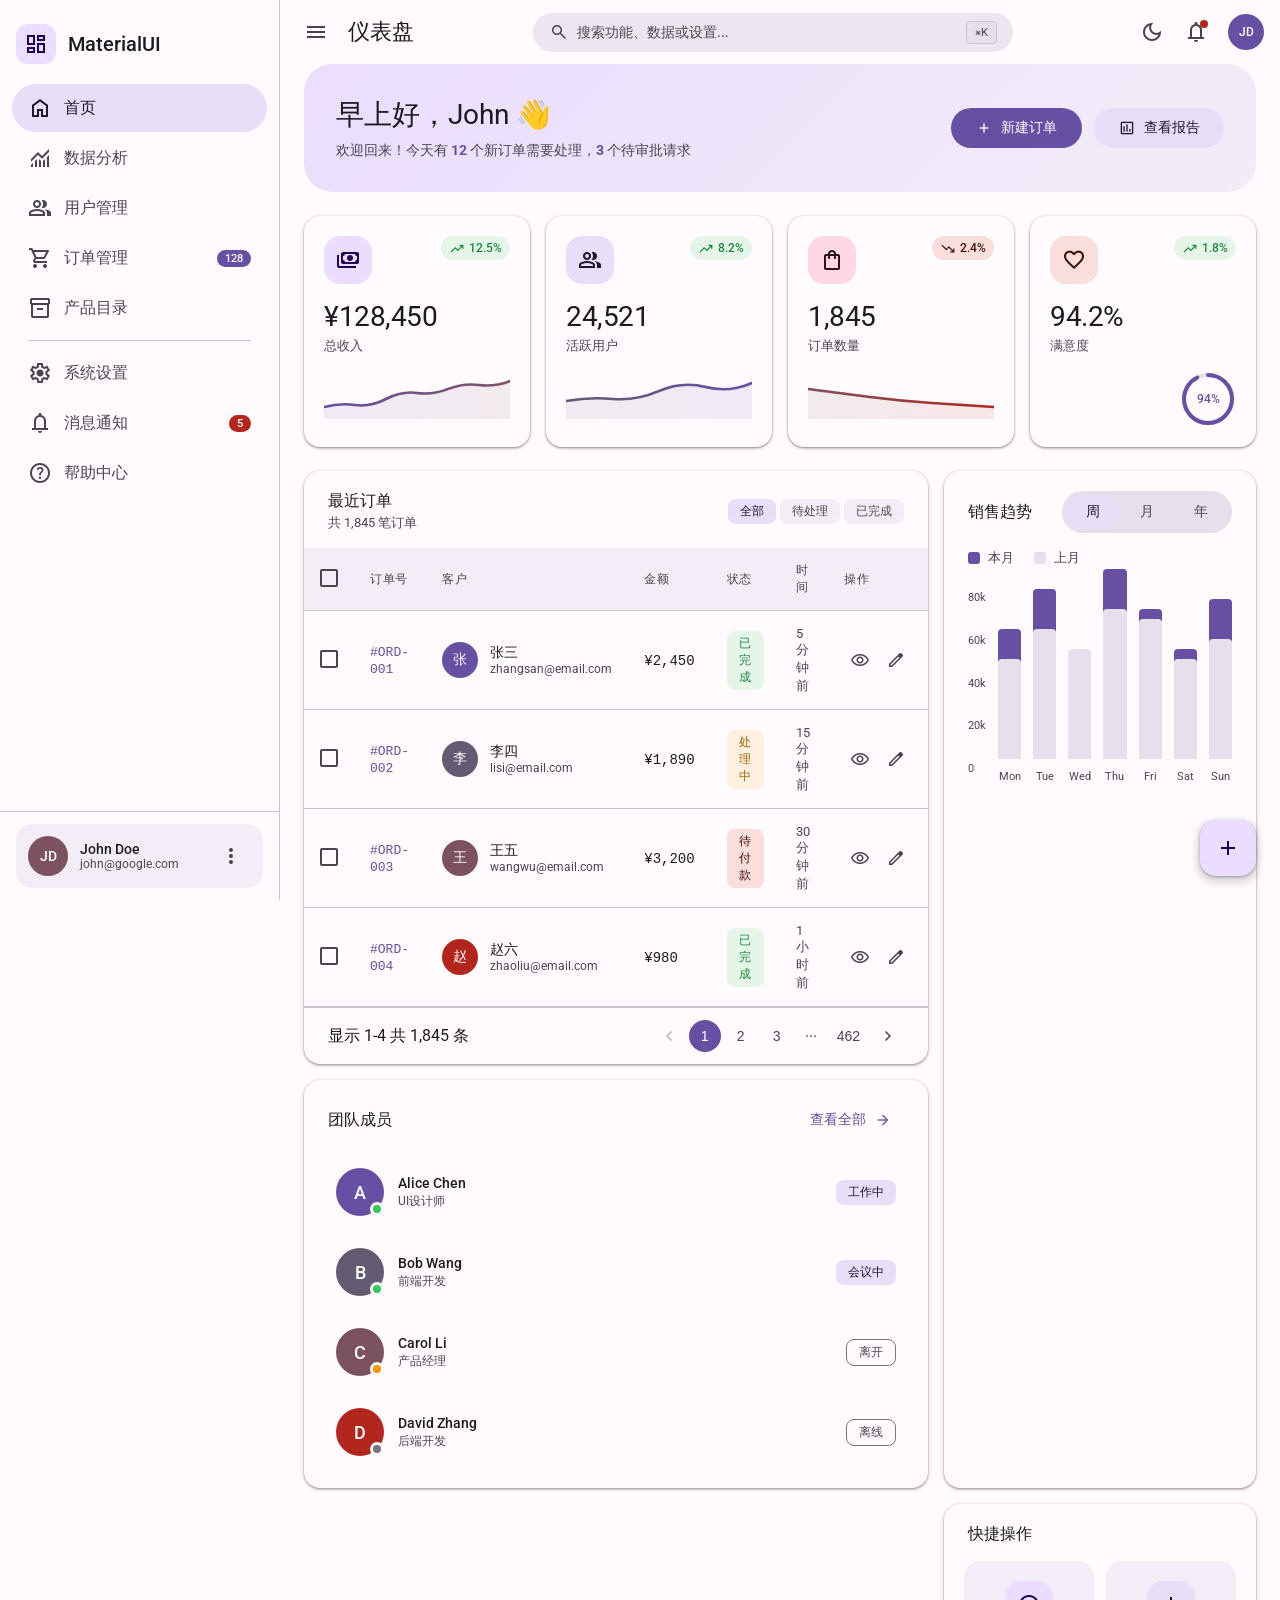
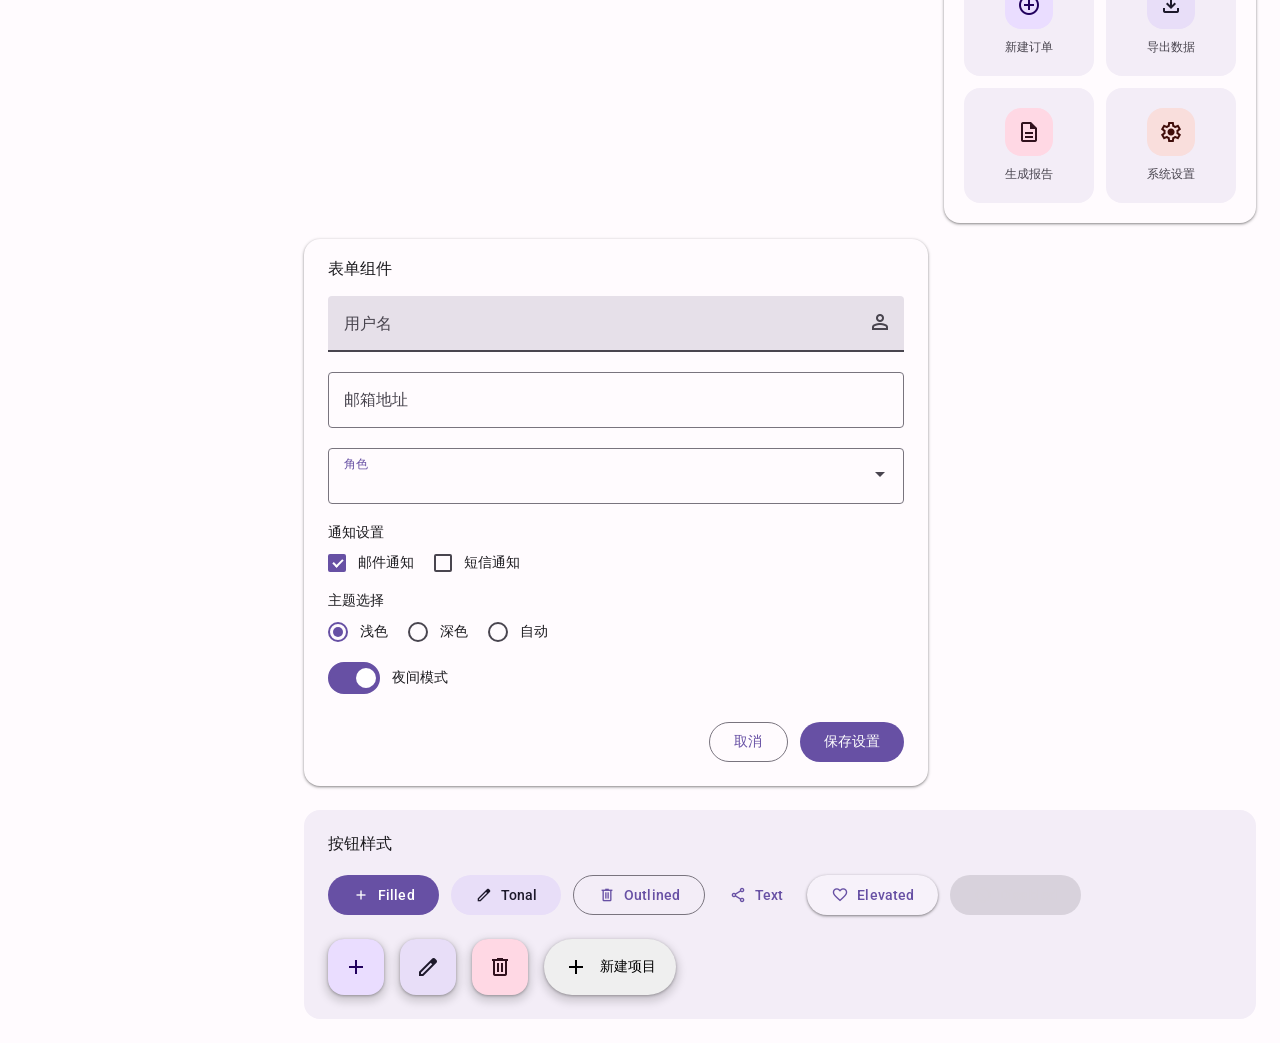
==== commit f5ce39f7: "feat: 深度优化Google Design (Material Design 3) 风格 - 升级HTML结构：使用Material Symbols Outlined图标，优化组件结构 - 优化C" ====
--- a/google-design/index.html
+++ b/google-design/index.html
@@ -3,10 +3,10 @@
 <head>
     <meta charset="UTF-8">
     <meta name="viewport" content="width=device-width, initial-scale=1.0">
-    <title>Google Design - Material Design 3</title>
+    <title>Google Design - Material Design 3 深度优化版</title>
     <link rel="stylesheet" href="styles.css">
-    <link href="https://fonts.googleapis.com/css2?family=Roboto:wght@300;400;500;600;700&display=swap" rel="stylesheet">
-    <link href="https://fonts.googleapis.com/icon?family=Material+Icons" rel="stylesheet">
+    <link href="https://fonts.googleapis.com/css2?family=Google+Sans:wght@400;500;700&family=Roboto:wght@300;400;500;600;700&display=swap" rel="stylesheet">
+    <link href="https://fonts.googleapis.com/icon?family=Material+Symbols+Outlined" rel="stylesheet">
 </head>
 <body>
     <div class="app-container">
@@ -14,58 +14,66 @@
         <aside class="nav-drawer">
             <div class="nav-drawer-header">
                 <div class="logo">
-                    <span class="material-icons logo-icon">dashboard</span>
+                    <div class="logo-icon">
+                        <span class="material-symbols-outlined">dashboard</span>
+                    </div>
                     <span class="logo-text">MaterialUI</span>
                 </div>
             </div>
 
             <nav class="nav-drawer-content">
                 <div class="nav-section">
-                    <span class="nav-section-title">主要功能</span>
                     <a href="#" class="nav-item active">
-                        <span class="material-icons">home</span>
+                        <span class="material-symbols-outlined">home</span>
                         <span>首页</span>
                     </a>
                     <a href="#" class="nav-item">
-                        <span class="material-icons">analytics</span>
+                        <span class="material-symbols-outlined">monitoring</span>
                         <span>数据分析</span>
                     </a>
                     <a href="#" class="nav-item">
-                        <span class="material-icons">people</span>
+                        <span class="material-symbols-outlined">group</span>
                         <span>用户管理</span>
                     </a>
                     <a href="#" class="nav-item">
-                        <span class="material-icons">shopping_cart</span>
+                        <span class="material-symbols-outlined">shopping_cart</span>
                         <span>订单管理</span>
                         <span class="nav-badge">128</span>
                     </a>
+                    <a href="#" class="nav-item">
+                        <span class="material-symbols-outlined">inventory_2</span>
+                        <span>产品目录</span>
+                    </a>
                 </div>
 
+                <div class="nav-divider"></div>
+
                 <div class="nav-section">
-                    <span class="nav-section-title">系统</span>
                     <a href="#" class="nav-item">
-                        <span class="material-icons">settings</span>
+                        <span class="material-symbols-outlined">settings</span>
                         <span>系统设置</span>
                     </a>
                     <a href="#" class="nav-item">
-                        <span class="material-icons">notifications</span>
+                        <span class="material-symbols-outlined">notifications</span>
                         <span>消息通知</span>
                         <span class="nav-badge error">5</span>
                     </a>
+                    <a href="#" class="nav-item">
+                        <span class="material-symbols-outlined">help</span>
+                        <span>帮助中心</span>
+                    </a>
                 </div>
             </nav>
 
             <div class="nav-drawer-footer">
                 <div class="user-card">
-                    <div class="user-avatar">
-                        <span>JD</span>
-                    </div>
+                    <div class="user-avatar">JD</div>
                     <div class="user-info">
                         <span class="user-name">John Doe</span>
-                        <span class="user-email">john@example.com</span>
-                    </div>
-                    <button class="icon-btn">
-                        <span class="material-icons">more_vert</span>
+                        <span class="user-email">john@google.com</span>
+                    </div>
+                    <button class="icon-btn-ghost">
+                        <span class="material-symbols-outlined">more_vert</span>
                     </button>
                 </div>
             </div>
@@ -76,621 +84,666 @@
             <!-- 顶部应用栏 -->
             <header class="top-app-bar">
                 <div class="top-app-bar-left">
-                    <button class="icon-btn menu-btn">
-                        <span class="material-icons">menu</span>
+                    <button class="icon-btn-ghost menu-btn">
+                        <span class="material-symbols-outlined">menu</span>
                     </button>
                     <h1 class="page-title">仪表盘</h1>
                 </div>
+                <div class="top-app-bar-center">
+                    <div class="search-bar">
+                        <span class="material-symbols-outlined">search</span>
+                        <input type="text" placeholder="搜索功能、数据或设置...">
+                        <kbd class="search-shortcut">⌘K</kbd>
+                    </div>
+                </div>
                 <div class="top-app-bar-right">
-                    <div class="search-bar">
-                        <span class="material-icons">search</span>
-                        <input type="text" placeholder="搜索...">
-                    </div>
-                    <button class="icon-btn">
-                        <span class="material-icons">notifications</span>
-                        <span class="badge">3</span>
+                    <button class="icon-btn-ghost theme-toggle" title="切换主题">
+                        <span class="material-symbols-outlined">dark_mode</span>
                     </button>
-                    <button class="icon-btn">
-                        <span class="material-icons">dark_mode</span>
+                    <button class="icon-btn-ghost notification-btn" title="通知">
+                        <span class="material-symbols-outlined">notifications</span>
+                        <span class="notification-dot"></span>
                     </button>
                     <div class="user-avatar-small">JD</div>
                 </div>
             </header>
 
-            <!-- 欢迎区域 -->
-            <section class="welcome-section">
-                <div class="welcome-card elevated-card">
-                    <div class="welcome-content">
-                        <h2 class="display-small">早上好，John 👋</h2>
-                        <p class="body-large">欢迎回来！今天有 <strong>12</strong> 个新订单需要处理</p>
-                    </div>
-                    <div class="welcome-actions">
-                        <button class="md-btn filled-btn">
-                            <span class="material-icons">add</span>
-                            新建订单
-                        </button>
-                        <button class="md-btn tonal-btn">
-                            <span class="material-icons">assessment</span>
-                            查看报告
-                        </button>
-                    </div>
-                </div>
-            </section>
-
-            <!-- 统计卡片 -->
-            <section class="stats-section">
-                <div class="stat-card elevated-card">
-                    <div class="stat-card-header">
-                        <div class="stat-icon primary">
-                            <span class="material-icons">payments</span>
-                        </div>
-                        <span class="stat-trend up">
-                            <span class="material-icons">trending_up</span>
-                            +12.5%
-                        </span>
-                    </div>
-                    <div class="stat-card-body">
-                        <span class="stat-value headline-medium">¥128,450</span>
-                        <span class="stat-label body-medium">总收入</span>
-                    </div>
-                    <div class="stat-chart">
-                        <svg width="100%" height="40" viewBox="0 0 120 40" preserveAspectRatio="none">
-                            <path d="M0 30 Q15 25, 30 28 T60 20 T90 15 T120 10" stroke="url(#stat-grad-1)" stroke-width="2" fill="none"/>
-                            <defs>
-                                <linearGradient id="stat-grad-1" x1="0%" y1="0%" x2="100%" y2="0%">
-                                    <stop offset="0%" stop-color="var(--md-primary)"/>
-                                    <stop offset="100%" stop-color="var(--md-secondary)"/>
-                                </linearGradient>
-                            </defs>
-                        </svg>
-                    </div>
-                </div>
-
-                <div class="stat-card elevated-card">
-                    <div class="stat-card-header">
-                        <div class="stat-icon secondary">
-                            <span class="material-icons">people</span>
-                        </div>
-                        <span class="stat-trend up">
-                            <span class="material-icons">trending_up</span>
-                            +8.2%
-                        </span>
-                    </div>
-                    <div class="stat-card-body">
-                        <span class="stat-value headline-medium">24,521</span>
-                        <span class="stat-label body-medium">活跃用户</span>
-                    </div>
-                    <div class="stat-chart">
-                        <svg width="100%" height="40" viewBox="0 0 120 40" preserveAspectRatio="none">
-                            <path d="M0 25 Q20 22, 40 18 T80 12 T120 8" stroke="url(#stat-grad-2)" stroke-width="2" fill="none"/>
-                            <defs>
-                                <linearGradient id="stat-grad-2" x1="0%" y1="0%" x2="100%" y2="0%">
-                                    <stop offset="0%" stop-color="var(--md-secondary)"/>
-                                    <stop offset="100%" stop-color="var(--md-tertiary)"/>
-                                </linearGradient>
-                            </defs>
-                        </svg>
-                    </div>
-                </div>
-
-                <div class="stat-card elevated-card">
-                    <div class="stat-card-header">
-                        <div class="stat-icon tertiary">
-                            <span class="material-icons">shopping_bag</span>
-                        </div>
-                        <span class="stat-trend down">
-                            <span class="material-icons">trending_down</span>
-                            -2.4%
-                        </span>
-                    </div>
-                    <div class="stat-card-body">
-                        <span class="stat-value headline-medium">1,845</span>
-                        <span class="stat-label body-medium">订单数量</span>
-                    </div>
-                    <div class="stat-chart">
-                        <svg width="100%" height="40" viewBox="0 0 120 40" preserveAspectRatio="none">
-                            <path d="M0 15 Q25 18, 50 22 T100 28 T120 30" stroke="url(#stat-grad-3)" stroke-width="2" fill="none"/>
-                            <defs>
-                                <linearGradient id="stat-grad-3" x1="0%" y1="0%" x2="100%" y2="0%">
-                                    <stop offset="0%" stop-color="var(--md-tertiary)"/>
-                                    <stop offset="100%" stop-color="var(--md-error)"/>
-                                </linearGradient>
-                            </defs>
-                        </svg>
-                    </div>
-                </div>
-
-                <div class="stat-card elevated-card">
-                    <div class="stat-card-header">
-                        <div class="stat-icon error">
-                            <span class="material-icons">favorite</span>
-                        </div>
-                        <span class="stat-trend up">
-                            <span class="material-icons">trending_up</span>
-                            +1.8%
-                        </span>
-                    </div>
-                    <div class="stat-card-body">
-                        <span class="stat-value headline-medium">94.2%</span>
-                        <span class="stat-label body-medium">满意度</span>
-                    </div>
-                    <div class="stat-progress">
-                        <div class="progress-ring">
-                            <svg width="50" height="50" viewBox="0 0 50 50">
-                                <circle cx="25" cy="25" r="20" stroke="var(--md-surface-variant)" stroke-width="4" fill="none"/>
-                                <circle cx="25" cy="25" r="20" stroke="var(--md-primary)" stroke-width="4" fill="none" 
-                                    stroke-dasharray="125.6" stroke-dashoffset="10" stroke-linecap="round" transform="rotate(-90 25 25)"/>
+            <!-- 内容区域 -->
+            <div class="content-wrapper">
+                <!-- 欢迎区域 -->
+                <section class="welcome-section">
+                    <div class="welcome-card">
+                        <div class="welcome-content">
+                            <h2 class="welcome-title">早上好，John 👋</h2>
+                            <p class="welcome-subtitle">欢迎回来！今天有 <strong>12</strong> 个新订单需要处理，<strong>3</strong> 个待审批请求</p>
+                        </div>
+                        <div class="welcome-actions">
+                            <button class="md-btn filled-btn">
+                                <span class="material-symbols-outlined">add</span>
+                                新建订单
+                            </button>
+                            <button class="md-btn tonal-btn">
+                                <span class="material-symbols-outlined">assessment</span>
+                                查看报告
+                            </button>
+                        </div>
+                    </div>
+                </section>
+
+                <!-- 统计卡片 -->
+                <section class="stats-section">
+                    <div class="stat-card elevated-card">
+                        <div class="stat-card-header">
+                            <div class="stat-icon-container primary">
+                                <span class="material-symbols-outlined">payments</span>
+                            </div>
+                            <span class="stat-trend up">
+                                <span class="material-symbols-outlined">trending_up</span>
+                                12.5%
+                            </span>
+                        </div>
+                        <div class="stat-card-body">
+                            <span class="stat-value">¥128,450</span>
+                            <span class="stat-label">总收入</span>
+                        </div>
+                        <div class="stat-chart">
+                            <svg width="100%" height="48" viewBox="0 0 120 48" preserveAspectRatio="none">
+                                <defs>
+                                    <linearGradient id="chart-gradient-1" x1="0%" y1="0%" x2="100%" y2="0%">
+                                        <stop offset="0%" stop-color="var(--md-primary)"/>
+                                        <stop offset="100%" stop-color="var(--md-tertiary)"/>
+                                    </linearGradient>
+                                </defs>
+                                <path d="M0 36 Q10 32, 20 34 T40 28 T60 22 T80 18 T100 14 T120 10" 
+                                    stroke="url(#chart-gradient-1)" stroke-width="2.5" fill="none" stroke-linecap="round"/>
+                                <path d="M0 36 Q10 32, 20 34 T40 28 T60 22 T80 18 T100 14 T120 10 L120 48 L0 48 Z" 
+                                    fill="url(#chart-gradient-1)" opacity="0.1"/>
                             </svg>
-                            <span class="progress-value label-large">94%</span>
-                        </div>
-                    </div>
-                </div>
-            </section>
-
-            <!-- 主要内容区 -->
-            <section class="content-section">
-                <!-- 数据表格 -->
-                <div class="card elevated-card table-card">
-                    <div class="card-header">
-                        <h3 class="title-large">最近订单</h3>
-                        <div class="card-actions">
-                            <div class="md-select">
-                                <select>
-                                    <option>全部状态</option>
-                                    <option>待处理</option>
-                                    <option>处理中</option>
-                                    <option>已完成</option>
-                                </select>
-                                <span class="material-icons">arrow_drop_down</span>
-                            </div>
-                        </div>
-                    </div>
-                    <div class="table-container">
-                        <table class="md-table">
-                            <thead>
-                                <tr>
-                                    <th>
-                                        <label class="md-checkbox">
-                                            <input type="checkbox">
-                                            <span class="checkbox-mark"></span>
-                                        </label>
-                                    </th>
-                                    <th>订单号</th>
-                                    <th>客户</th>
-                                    <th>金额</th>
-                                    <th>状态</th>
-                                    <th>时间</th>
-                                    <th>操作</th>
-                                </tr>
-                            </thead>
-                            <tbody>
-                                <tr>
-                                    <td>
-                                        <label class="md-checkbox">
-                                            <input type="checkbox">
-                                            <span class="checkbox-mark"></span>
-                                        </label>
-                                    </td>
-                                    <td><span class="order-id">#ORD-001</span></td>
-                                    <td>
-                                        <div class="customer-cell">
-                                            <div class="customer-avatar primary">张</div>
-                                            <div class="customer-info">
-                                                <span class="customer-name">张三</span>
-                                                <span class="customer-email">zhangsan@email.com</span>
+                        </div>
+                    </div>
+
+                    <div class="stat-card elevated-card">
+                        <div class="stat-card-header">
+                            <div class="stat-icon-container secondary">
+                                <span class="material-symbols-outlined">group</span>
+                            </div>
+                            <span class="stat-trend up">
+                                <span class="material-symbols-outlined">trending_up</span>
+                                8.2%
+                            </span>
+                        </div>
+                        <div class="stat-card-body">
+                            <span class="stat-value">24,521</span>
+                            <span class="stat-label">活跃用户</span>
+                        </div>
+                        <div class="stat-chart">
+                            <svg width="100%" height="48" viewBox="0 0 120 48" preserveAspectRatio="none">
+                                <defs>
+                                    <linearGradient id="chart-gradient-2" x1="0%" y1="0%" x2="100%" y2="0%">
+                                        <stop offset="0%" stop-color="var(--md-secondary)"/>
+                                        <stop offset="100%" stop-color="var(--md-primary)"/>
+                                    </linearGradient>
+                                </defs>
+                                <path d="M0 30 Q15 26, 30 28 T60 20 T90 16 T120 12" 
+                                    stroke="url(#chart-gradient-2)" stroke-width="2.5" fill="none" stroke-linecap="round"/>
+                                <path d="M0 30 Q15 26, 30 28 T60 20 T90 16 T120 12 L120 48 L0 48 Z" 
+                                    fill="url(#chart-gradient-2)" opacity="0.1"/>
+                            </svg>
+                        </div>
+                    </div>
+
+                    <div class="stat-card elevated-card">
+                        <div class="stat-card-header">
+                            <div class="stat-icon-container tertiary">
+                                <span class="material-symbols-outlined">shopping_bag</span>
+                            </div>
+                            <span class="stat-trend down">
+                                <span class="material-symbols-outlined">trending_down</span>
+                                2.4%
+                            </span>
+                        </div>
+                        <div class="stat-card-body">
+                            <span class="stat-value">1,845</span>
+                            <span class="stat-label">订单数量</span>
+                        </div>
+                        <div class="stat-chart">
+                            <svg width="100%" height="48" viewBox="0 0 120 48" preserveAspectRatio="none">
+                                <defs>
+                                    <linearGradient id="chart-gradient-3" x1="0%" y1="0%" x2="100%" y2="0%">
+                                        <stop offset="0%" stop-color="var(--md-tertiary)"/>
+                                        <stop offset="100%" stop-color="var(--md-error)"/>
+                                    </linearGradient>
+                                </defs>
+                                <path d="M0 18 Q20 22, 40 26 T80 32 T120 36" 
+                                    stroke="url(#chart-gradient-3)" stroke-width="2.5" fill="none" stroke-linecap="round"/>
+                                <path d="M0 18 Q20 22, 40 26 T80 32 T120 36 L120 48 L0 48 Z" 
+                                    fill="url(#chart-gradient-3)" opacity="0.1"/>
+                            </svg>
+                        </div>
+                    </div>
+
+                    <div class="stat-card elevated-card">
+                        <div class="stat-card-header">
+                            <div class="stat-icon-container error">
+                                <span class="material-symbols-outlined">favorite</span>
+                            </div>
+                            <span class="stat-trend up">
+                                <span class="material-symbols-outlined">trending_up</span>
+                                1.8%
+                            </span>
+                        </div>
+                        <div class="stat-card-body">
+                            <span class="stat-value">94.2%</span>
+                            <span class="stat-label">满意度</span>
+                        </div>
+                        <div class="stat-progress">
+                            <div class="circular-progress">
+                                <svg width="56" height="56" viewBox="0 0 56 56">
+                                    <circle cx="28" cy="28" r="24" stroke="var(--md-surface-variant)" stroke-width="4" fill="none"/>
+                                    <circle cx="28" cy="28" r="24" stroke="var(--md-primary)" stroke-width="4" fill="none" 
+                                        stroke-dasharray="150.8" stroke-dashoffset="12" stroke-linecap="round" 
+                                        transform="rotate(-90 28 28)"/>
+                                </svg>
+                                <span class="progress-text">94%</span>
+                            </div>
+                        </div>
+                    </div>
+                </section>
+
+                <!-- 主要内容网格 -->
+                <section class="main-grid">
+                    <!-- 数据表格 -->
+                    <div class="card elevated-card table-card">
+                        <div class="card-header">
+                            <div class="card-title-group">
+                                <h3 class="card-title">最近订单</h3>
+                                <span class="card-subtitle">共 1,845 笔订单</span>
+                            </div>
+                            <div class="card-actions">
+                                <div class="md-chip-group">
+                                    <button class="md-chip filter-chip active">全部</button>
+                                    <button class="md-chip filter-chip">待处理</button>
+                                    <button class="md-chip filter-chip">已完成</button>
+                                </div>
+                            </div>
+                        </div>
+                        <div class="table-container">
+                            <table class="md-table">
+                                <thead>
+                                    <tr>
+                                        <th class="checkbox-col">
+                                            <label class="md-checkbox">
+                                                <input type="checkbox" id="select-all">
+                                                <span class="checkbox-visual"></span>
+                                            </label>
+                                        </th>
+                                        <th>订单号</th>
+                                        <th>客户</th>
+                                        <th>金额</th>
+                                        <th>状态</th>
+                                        <th>时间</th>
+                                        <th class="actions-col">操作</th>
+                                    </tr>
+                                </thead>
+                                <tbody>
+                                    <tr>
+                                        <td class="checkbox-col">
+                                            <label class="md-checkbox">
+                                                <input type="checkbox">
+                                                <span class="checkbox-visual"></span>
+                                            </label>
+                                        </td>
+                                        <td><span class="order-id">#ORD-001</span></td>
+                                        <td>
+                                            <div class="customer-cell">
+                                                <div class="customer-avatar" style="background: var(--md-primary);">张</div>
+                                                <div class="customer-info">
+                                                    <span class="customer-name">张三</span>
+                                                    <span class="customer-email">zhangsan@email.com</span>
+                                                </div>
                                             </div>
+                                        </td>
+                                        <td><span class="amount">¥2,450</span></td>
+                                        <td><span class="md-chip success-chip">已完成</span></td>
+                                        <td><span class="time-text">5分钟前</span></td>
+                                        <td class="actions-col">
+                                            <div class="action-btns">
+                                                <button class="icon-btn-small" title="查看详情">
+                                                    <span class="material-symbols-outlined">visibility</span>
+                                                </button>
+                                                <button class="icon-btn-small" title="编辑">
+                                                    <span class="material-symbols-outlined">edit</span>
+                                                </button>
+                                            </div>
+                                        </td>
+                                    </tr>
+                                    <tr>
+                                        <td class="checkbox-col">
+                                            <label class="md-checkbox">
+                                                <input type="checkbox">
+                                                <span class="checkbox-visual"></span>
+                                            </label>
+                                        </td>
+                                        <td><span class="order-id">#ORD-002</span></td>
+                                        <td>
+                                            <div class="customer-cell">
+                                                <div class="customer-avatar" style="background: var(--md-secondary);">李</div>
+                                                <div class="customer-info">
+                                                    <span class="customer-name">李四</span>
+                                                    <span class="customer-email">lisi@email.com</span>
+                                                </div>
+                                            </div>
+                                        </td>
+                                        <td><span class="amount">¥1,890</span></td>
+                                        <td><span class="md-chip warning-chip">处理中</span></td>
+                                        <td><span class="time-text">15分钟前</span></td>
+                                        <td class="actions-col">
+                                            <div class="action-btns">
+                                                <button class="icon-btn-small" title="查看详情">
+                                                    <span class="material-symbols-outlined">visibility</span>
+                                                </button>
+                                                <button class="icon-btn-small" title="编辑">
+                                                    <span class="material-symbols-outlined">edit</span>
+                                                </button>
+                                            </div>
+                                        </td>
+                                    </tr>
+                                    <tr>
+                                        <td class="checkbox-col">
+                                            <label class="md-checkbox">
+                                                <input type="checkbox">
+                                                <span class="checkbox-visual"></span>
+                                            </label>
+                                        </td>
+                                        <td><span class="order-id">#ORD-003</span></td>
+                                        <td>
+                                            <div class="customer-cell">
+                                                <div class="customer-avatar" style="background: var(--md-tertiary);">王</div>
+                                                <div class="customer-info">
+                                                    <span class="customer-name">王五</span>
+                                                    <span class="customer-email">wangwu@email.com</span>
+                                                </div>
+                                            </div>
+                                        </td>
+                                        <td><span class="amount">¥3,200</span></td>
+                                        <td><span class="md-chip error-chip">待付款</span></td>
+                                        <td><span class="time-text">30分钟前</span></td>
+                                        <td class="actions-col">
+                                            <div class="action-btns">
+                                                <button class="icon-btn-small" title="查看详情">
+                                                    <span class="material-symbols-outlined">visibility</span>
+                                                </button>
+                                                <button class="icon-btn-small" title="编辑">
+                                                    <span class="material-symbols-outlined">edit</span>
+                                                </button>
+                                            </div>
+                                        </td>
+                                    </tr>
+                                    <tr>
+                                        <td class="checkbox-col">
+                                            <label class="md-checkbox">
+                                                <input type="checkbox">
+                                                <span class="checkbox-visual"></span>
+                                            </label>
+                                        </td>
+                                        <td><span class="order-id">#ORD-004</span></td>
+                                        <td>
+                                            <div class="customer-cell">
+                                                <div class="customer-avatar" style="background: var(--md-error);">赵</div>
+                                                <div class="customer-info">
+                                                    <span class="customer-name">赵六</span>
+                                                    <span class="customer-email">zhaoliu@email.com</span>
+                                                </div>
+                                            </div>
+                                        </td>
+                                        <td><span class="amount">¥980</span></td>
+                                        <td><span class="md-chip success-chip">已完成</span></td>
+                                        <td><span class="time-text">1小时前</span></td>
+                                        <td class="actions-col">
+                                            <div class="action-btns">
+                                                <button class="icon-btn-small" title="查看详情">
+                                                    <span class="material-symbols-outlined">visibility</span>
+                                                </button>
+                                                <button class="icon-btn-small" title="编辑">
+                                                    <span class="material-symbols-outlined">edit</span>
+                                                </button>
+                                            </div>
+                                        </td>
+                                    </tr>
+                                </tbody>
+                            </table>
+                        </div>
+                        <div class="card-footer">
+                            <span class="pagination-info">显示 1-4 共 1,845 条</span>
+                            <div class="pagination">
+                                <button class="icon-btn-small" disabled>
+                                    <span class="material-symbols-outlined">chevron_left</span>
+                                </button>
+                                <button class="page-btn active">1</button>
+                                <button class="page-btn">2</button>
+                                <button class="page-btn">3</button>
+                                <span class="page-dots">···</span>
+                                <button class="page-btn">462</button>
+                                <button class="icon-btn-small">
+                                    <span class="material-symbols-outlined">chevron_right</span>
+                                </button>
+                            </div>
+                        </div>
+                    </div>
+
+                    <!-- 图表卡片 -->
+                    <div class="card elevated-card chart-card">
+                        <div class="card-header">
+                            <h3 class="card-title">销售趋势</h3>
+                            <div class="segmented-button">
+                                <button class="segment active">周</button>
+                                <button class="segment">月</button>
+                                <button class="segment">年</button>
+                            </div>
+                        </div>
+                        <div class="chart-content">
+                            <div class="chart-legend">
+                                <div class="legend-item">
+                                    <span class="legend-dot primary"></span>
+                                    <span>本月</span>
+                                </div>
+                                <div class="legend-item">
+                                    <span class="legend-dot secondary"></span>
+                                    <span>上月</span>
+                                </div>
+                            </div>
+                            <div class="bar-chart">
+                                <div class="chart-y-axis">
+                                    <span>80k</span>
+                                    <span>60k</span>
+                                    <span>40k</span>
+                                    <span>20k</span>
+                                    <span>0</span>
+                                </div>
+                                <div class="chart-bars">
+                                    <div class="bar-group">
+                                        <div class="bar current" style="height: 65%;" data-value="¥52,000">
+                                            <div class="bar-tooltip">¥52,000</div>
                                         </div>
-                                    </td>
-                                    <td><span class="amount">¥2,450</span></td>
-                                    <td><span class="md-chip success">已完成</span></td>
-                                    <td><span class="time-text">5分钟前</span></td>
-                                    <td>
-                                        <div class="action-buttons">
-                                            <button class="icon-btn-small" title="查看">
-                                                <span class="material-icons">visibility</span>
-                                            </button>
-                                            <button class="icon-btn-small" title="编辑">
-                                                <span class="material-icons">edit</span>
-                                            </button>
+                                        <div class="bar previous" style="height: 50%;"></div>
+                                        <span class="bar-label">Mon</span>
+                                    </div>
+                                    <div class="bar-group">
+                                        <div class="bar current" style="height: 85%;" data-value="¥68,000">
+                                            <div class="bar-tooltip">¥68,000</div>
                                         </div>
-                                    </td>
-                                </tr>
-                                <tr>
-                                    <td>
-                                        <label class="md-checkbox">
-                                            <input type="checkbox">
-                                            <span class="checkbox-mark"></span>
-                                        </label>
-                                    </td>
-                                    <td><span class="order-id">#ORD-002</span></td>
-                                    <td>
-                                        <div class="customer-cell">
-                                            <div class="customer-avatar secondary">李</div>
-                                            <div class="customer-info">
-                                                <span class="customer-name">李四</span>
-                                                <span class="customer-email">lisi@email.com</span>
-                                            </div>
+                                        <div class="bar previous" style="height: 65%;"></div>
+                                        <span class="bar-label">Tue</span>
+                                    </div>
+                                    <div class="bar-group">
+                                        <div class="bar current" style="height: 45%;" data-value="¥36,000">
+                                            <div class="bar-tooltip">¥36,000</div>
                                         </div>
-                                    </td>
-                                    <td><span class="amount">¥1,890</span></td>
-                                    <td><span class="md-chip warning">处理中</span></td>
-                                    <td><span class="time-text">15分钟前</span></td>
-                                    <td>
-                                        <div class="action-buttons">
-                                            <button class="icon-btn-small" title="查看">
-                                                <span class="material-icons">visibility</span>
-                                            </button>
-                                            <button class="icon-btn-small" title="编辑">
-                                                <span class="material-icons">edit</span>
-                                            </button>
+                                        <div class="bar previous" style="height: 55%;"></div>
+                                        <span class="bar-label">Wed</span>
+                                    </div>
+                                    <div class="bar-group">
+                                        <div class="bar current" style="height: 95%;" data-value="¥76,000">
+                                            <div class="bar-tooltip">¥76,000</div>
                                         </div>
-                                    </td>
-                                </tr>
-                                <tr>
-                                    <td>
-                                        <label class="md-checkbox">
-                                            <input type="checkbox">
-                                            <span class="checkbox-mark"></span>
-                                        </label>
-                                    </td>
-                                    <td><span class="order-id">#ORD-003</span></td>
-                                    <td>
-                                        <div class="customer-cell">
-                                            <div class="customer-avatar tertiary">王</div>
-                                            <div class="customer-info">
-                                                <span class="customer-name">王五</span>
-                                                <span class="customer-email">wangwu@email.com</span>
-                                            </div>
+                                        <div class="bar previous" style="height: 75%;"></div>
+                                        <span class="bar-label">Thu</span>
+                                    </div>
+                                    <div class="bar-group">
+                                        <div class="bar current" style="height: 75%;" data-value="¥60,000">
+                                            <div class="bar-tooltip">¥60,000</div>
                                         </div>
-                                    </td>
-                                    <td><span class="amount">¥3,200</span></td>
-                                    <td><span class="md-chip error">待付款</span></td>
-                                    <td><span class="time-text">30分钟前</span></td>
-                                    <td>
-                                        <div class="action-buttons">
-                                            <button class="icon-btn-small" title="查看">
-                                                <span class="material-icons">visibility</span>
-                                            </button>
-                                            <button class="icon-btn-small" title="编辑">
-                                                <span class="material-icons">edit</span>
-                                            </button>
+                                        <div class="bar previous" style="height: 70%;"></div>
+                                        <span class="bar-label">Fri</span>
+                                    </div>
+                                    <div class="bar-group">
+                                        <div class="bar current" style="height: 55%;" data-value="¥44,000">
+                                            <div class="bar-tooltip">¥44,000</div>
                                         </div>
-                                    </td>
-                                </tr>
-                                <tr>
-                                    <td>
-                                        <label class="md-checkbox">
-                                            <input type="checkbox">
-                                            <span class="checkbox-mark"></span>
-                                        </label>
-                                    </td>
-                                    <td><span class="order-id">#ORD-004</span></td>
-                                    <td>
-                                        <div class="customer-cell">
-                                            <div class="customer-avatar primary">赵</div>
-                                            <div class="customer-info">
-                                                <span class="customer-name">赵六</span>
-                                                <span class="customer-email">zhaoliu@email.com</span>
-                                            </div>
+                                        <div class="bar previous" style="height: 50%;"></div>
+                                        <span class="bar-label">Sat</span>
+                                    </div>
+                                    <div class="bar-group">
+                                        <div class="bar current" style="height: 80%;" data-value="¥64,000">
+                                            <div class="bar-tooltip">¥64,000</div>
                                         </div>
-                                    </td>
-                                    <td><span class="amount">¥980</span></td>
-                                    <td><span class="md-chip success">已完成</span></td>
-                                    <td><span class="time-text">1小时前</span></td>
-                                    <td>
-                                        <div class="action-buttons">
-                                            <button class="icon-btn-small" title="查看">
-                                                <span class="material-icons">visibility</span>
-                                            </button>
-                                            <button class="icon-btn-small" title="编辑">
-                                                <span class="material-icons">edit</span>
-                                            </button>
-                                        </div>
-                                    </td>
-                                </tr>
-                            </tbody>
-                        </table>
-                    </div>
-                    <div class="card-footer">
-                        <span class="pagination-info body-small">显示 1-4 共 1,845 条</span>
-                        <div class="pagination">
-                            <button class="icon-btn-small" disabled>
-                                <span class="material-icons">chevron_left</span>
+                                        <div class="bar previous" style="height: 60%;"></div>
+                                        <span class="bar-label">Sun</span>
+                                    </div>
+                                </div>
+                            </div>
+                        </div>
+                    </div>
+
+                    <!-- 团队成员 -->
+                    <div class="card elevated-card team-card">
+                        <div class="card-header">
+                            <h3 class="card-title">团队成员</h3>
+                            <button class="md-btn text-btn">
+                                查看全部
+                                <span class="material-symbols-outlined">arrow_forward</span>
                             </button>
-                            <button class="page-btn active">1</button>
-                            <button class="page-btn">2</button>
-                            <button class="page-btn">3</button>
-                            <span class="page-dots">...</span>
-                            <button class="page-btn">462</button>
-                            <button class="icon-btn-small">
-                                <span class="material-icons">chevron_right</span>
+                        </div>
+                        <div class="team-grid">
+                            <div class="team-member">
+                                <div class="member-avatar" style="background: var(--md-primary);">
+                                    <span>A</span>
+                                    <span class="status-dot online"></span>
+                                </div>
+                                <div class="member-info">
+                                    <span class="member-name">Alice Chen</span>
+                                    <span class="member-role">UI设计师</span>
+                                </div>
+                                <span class="md-chip tonal-chip">工作中</span>
+                            </div>
+                            <div class="team-member">
+                                <div class="member-avatar" style="background: var(--md-secondary);">
+                                    <span>B</span>
+                                    <span class="status-dot online"></span>
+                                </div>
+                                <div class="member-info">
+                                    <span class="member-name">Bob Wang</span>
+                                    <span class="member-role">前端开发</span>
+                                </div>
+                                <span class="md-chip tonal-chip">会议中</span>
+                            </div>
+                            <div class="team-member">
+                                <div class="member-avatar" style="background: var(--md-tertiary);">
+                                    <span>C</span>
+                                    <span class="status-dot away"></span>
+                                </div>
+                                <div class="member-info">
+                                    <span class="member-name">Carol Li</span>
+                                    <span class="member-role">产品经理</span>
+                                </div>
+                                <span class="md-chip outlined-chip">离开</span>
+                            </div>
+                            <div class="team-member">
+                                <div class="member-avatar" style="background: var(--md-error);">
+                                    <span>D</span>
+                                    <span class="status-dot offline"></span>
+                                </div>
+                                <div class="member-info">
+                                    <span class="member-name">David Zhang</span>
+                                    <span class="member-role">后端开发</span>
+                                </div>
+                                <span class="md-chip outlined-chip">离线</span>
+                            </div>
+                        </div>
+                    </div>
+
+                    <!-- 快捷操作 -->
+                    <div class="card elevated-card quick-actions-card">
+                        <div class="card-header">
+                            <h3 class="card-title">快捷操作</h3>
+                        </div>
+                        <div class="quick-actions-grid">
+                            <button class="quick-action-item">
+                                <div class="action-icon primary">
+                                    <span class="material-symbols-outlined">add_circle</span>
+                                </div>
+                                <span class="action-label">新建订单</span>
                             </button>
-                        </div>
-                    </div>
-                </div>
-
-                <!-- 图表区域 -->
-                <div class="card elevated-card chart-card">
-                    <div class="card-header">
-                        <h3 class="title-large">销售趋势</h3>
-                        <div class="card-actions">
-                            <div class="md-segmented-btn">
-                                <button class="segment-btn active">周</button>
-                                <button class="segment-btn">月</button>
-                                <button class="segment-btn">年</button>
-                            </div>
-                        </div>
-                    </div>
-                    <div class="chart-body">
-                        <div class="chart-legend">
-                            <div class="legend-item">
-                                <span class="legend-dot primary"></span>
-                                <span class="body-small">本月</span>
-                            </div>
-                            <div class="legend-item">
-                                <span class="legend-dot outline"></span>
-                                <span class="body-small">上月</span>
-                            </div>
-                        </div>
-                        <div class="chart-area">
-                            <div class="chart-bars">
-                                <div class="bar-group">
-                                    <div class="bar current" style="height: 65%;" data-value="¥52,000">
-                                        <div class="bar-value label-small">¥52k</div>
-                                    </div>
-                                    <div class="bar previous" style="height: 50%;"></div>
-                                    <span class="bar-label label-small">Mon</span>
-                                </div>
-                                <div class="bar-group">
-                                    <div class="bar current" style="height: 85%;" data-value="¥68,000">
-                                        <div class="bar-value label-small">¥68k</div>
-                                    </div>
-                                    <div class="bar previous" style="height: 65%;"></div>
-                                    <span class="bar-label label-small">Tue</span>
-                                </div>
-                                <div class="bar-group">
-                                    <div class="bar current" style="height: 45%;" data-value="¥36,000">
-                                        <div class="bar-value label-small">¥36k</div>
-                                    </div>
-                                    <div class="bar previous" style="height: 55%;"></div>
-                                    <span class="bar-label label-small">Wed</span>
-                                </div>
-                                <div class="bar-group">
-                                    <div class="bar current" style="height: 95%;" data-value="¥76,000">
-                                        <div class="bar-value label-small">¥76k</div>
-                                    </div>
-                                    <div class="bar previous" style="height: 75%;"></div>
-                                    <span class="bar-label label-small">Thu</span>
-                                </div>
-                                <div class="bar-group">
-                                    <div class="bar current" style="height: 75%;" data-value="¥60,000">
-                                        <div class="bar-value label-small">¥60k</div>
-                                    </div>
-                                    <div class="bar previous" style="height: 70%;"></div>
-                                    <span class="bar-label label-small">Fri</span>
-                                </div>
-                                <div class="bar-group">
-                                    <div class="bar current" style="height: 55%;" data-value="¥44,000">
-                                        <div class="bar-value label-small">¥44k</div>
-                                    </div>
-                                    <div class="bar previous" style="height: 50%;"></div>
-                                    <span class="bar-label label-small">Sat</span>
-                                </div>
-                                <div class="bar-group">
-                                    <div class="bar current" style="height: 80%;" data-value="¥64,000">
-                                        <div class="bar-value label-small">¥64k</div>
-                                    </div>
-                                    <div class="bar previous" style="height: 60%;"></div>
-                                    <span class="bar-label label-small">Sun</span>
-                                </div>
-                            </div>
-                        </div>
-                    </div>
-                </div>
-
-                <!-- 团队成员 -->
-                <div class="card elevated-card team-card">
-                    <div class="card-header">
-                        <h3 class="title-large">团队成员</h3>
-                        <button class="md-btn text-btn">
-                            查看全部
-                            <span class="material-icons">arrow_forward</span>
-                        </button>
-                    </div>
-                    <div class="team-list">
-                        <div class="team-member">
-                            <div class="member-avatar" style="background: var(--md-primary);">
-                                <span>A</span>
-                                <span class="status-indicator online"></span>
-                            </div>
-                            <div class="member-info">
-                                <span class="member-name title-small">Alice Chen</span>
-                                <span class="member-role body-small">UI设计师</span>
-                            </div>
-                            <span class="md-chip tonal">工作中</span>
-                        </div>
-                        <div class="team-member">
-                            <div class="member-avatar" style="background: var(--md-secondary);">
-                                <span>B</span>
-                                <span class="status-indicator online"></span>
-                            </div>
-                            <div class="member-info">
-                                <span class="member-name title-small">Bob Wang</span>
-                                <span class="member-role body-small">前端开发</span>
-                            </div>
-                            <span class="md-chip tonal">会议中</span>
-                        </div>
-                        <div class="team-member">
-                            <div class="member-avatar" style="background: var(--md-tertiary);">
-                                <span>C</span>
-                                <span class="status-indicator away"></span>
-                            </div>
-                            <div class="member-info">
-                                <span class="member-name title-small">Carol Li</span>
-                                <span class="member-role body-small">产品经理</span>
-                            </div>
-                            <span class="md-chip outlined">离开</span>
-                        </div>
-                        <div class="team-member">
-                            <div class="member-avatar" style="background: var(--md-error);">
-                                <span>D</span>
-                                <span class="status-indicator offline"></span>
-                            </div>
-                            <div class="member-info">
-                                <span class="member-name title-small">David Zhang</span>
-                                <span class="member-role body-small">后端开发</span>
-                            </div>
-                            <span class="md-chip outlined">离线</span>
-                        </div>
-                    </div>
-                </div>
-
-                <!-- 快捷操作 -->
-                <div class="card elevated-card actions-card">
-                    <div class="card-header">
-                        <h3 class="title-large">快捷操作</h3>
-                    </div>
-                    <div class="quick-actions">
-                        <button class="quick-action-btn">
-                            <span class="material-icons">add_circle</span>
-                            <span class="label-medium">新建订单</span>
-                        </button>
-                        <button class="quick-action-btn">
-                            <span class="material-icons">file_download</span>
-                            <span class="label-medium">导出数据</span>
-                        </button>
-                        <button class="quick-action-btn">
-                            <span class="material-icons">assessment</span>
-                            <span class="label-medium">生成报告</span>
-                        </button>
-                        <button class="quick-action-btn">
-                            <span class="material-icons">settings</span>
-                            <span class="label-medium">系统设置</span>
-                        </button>
-                    </div>
-                </div>
-
-                <!-- 表单组件 -->
-                <div class="card elevated-card form-card">
-                    <div class="card-header">
-                        <h3 class="title-large">表单组件</h3>
-                    </div>
-                    <form class="md-form">
-                        <div class="form-group">
-                            <div class="md-text-field filled">
-                                <input type="text" id="username" placeholder=" ">
+                            <button class="quick-action-item">
+                                <div class="action-icon secondary">
+                                    <span class="material-symbols-outlined">download</span>
+                                </div>
+                                <span class="action-label">导出数据</span>
+                            </button>
+                            <button class="quick-action-item">
+                                <div class="action-icon tertiary">
+                                    <span class="material-symbols-outlined">description</span>
+                                </div>
+                                <span class="action-label">生成报告</span>
+                            </button>
+                            <button class="quick-action-item">
+                                <div class="action-icon error">
+                                    <span class="material-symbols-outlined">settings</span>
+                                </div>
+                                <span class="action-label">系统设置</span>
+                            </button>
+                        </div>
+                    </div>
+
+                    <!-- 表单组件 -->
+                    <div class="card elevated-card form-card">
+                        <div class="card-header">
+                            <h3 class="card-title">表单组件</h3>
+                        </div>
+                        <form class="md-form">
+                            <div class="form-field filled">
+                                <input type="text" id="username" placeholder=" " autocomplete="off">
                                 <label for="username">用户名</label>
-                                <span class="field-trailing">
-                                    <span class="material-icons">person</span>
+                                <span class="field-icon">
+                                    <span class="material-symbols-outlined">person</span>
                                 </span>
                             </div>
-                        </div>
-                        <div class="form-group">
-                            <div class="md-text-field outlined">
-                                <input type="email" id="email" placeholder=" ">
+                            <div class="form-field outlined">
+                                <input type="email" id="email" placeholder=" " autocomplete="off">
                                 <label for="email">邮箱地址</label>
                             </div>
-                        </div>
-                        <div class="form-group">
-                            <div class="md-select-field">
+                            <div class="form-field outlined">
                                 <select id="role">
-                                    <option value="">选择角色</option>
+                                    <option value="" disabled selected></option>
                                     <option value="admin">管理员</option>
                                     <option value="editor">编辑</option>
                                     <option value="viewer">访客</option>
                                 </select>
-                                <label for="role">角色</label>
-                                <span class="material-icons">arrow_drop_down</span>
-                            </div>
-                        </div>
-                        <div class="form-group checkbox-group">
-                            <label class="md-checkbox">
-                                <input type="checkbox" checked>
-                                <span class="checkbox-mark"></span>
-                                <span class="checkbox-label">接收邮件通知</span>
-                            </label>
-                            <label class="md-switch">
-                                <input type="checkbox">
-                                <span class="switch-track"></span>
-                                <span class="switch-label">夜间模式</span>
-                            </label>
-                        </div>
-                        <div class="form-group radio-group">
-                            <label class="md-radio">
-                                <input type="radio" name="theme" value="light" checked>
-                                <span class="radio-mark"></span>
-                                <span class="radio-label">浅色主题</span>
-                            </label>
-                            <label class="md-radio">
-                                <input type="radio" name="theme" value="dark">
-                                <span class="radio-mark"></span>
-                                <span class="radio-label">深色主题</span>
-                            </label>
-                            <label class="md-radio">
-                                <input type="radio" name="theme" value="auto">
-                                <span class="radio-mark"></span>
-                                <span class="radio-label">跟随系统</span>
-                            </label>
-                        </div>
-                        <div class="form-actions">
-                            <button type="button" class="md-btn outlined-btn">取消</button>
-                            <button type="submit" class="md-btn filled-btn">保存设置</button>
-                        </div>
-                    </form>
-                </div>
-            </section>
-
-            <!-- 按钮展示区 -->
-            <section class="button-showcase">
-                <h3 class="title-large">按钮样式</h3>
-                <div class="button-grid">
-                    <button class="md-btn filled-btn">
-                        <span class="material-icons">add</span>
-                        Filled
-                    </button>
-                    <button class="md-btn tonal-btn">
-                        <span class="material-icons">edit</span>
-                        Tonal
-                    </button>
-                    <button class="md-btn outlined-btn">
-                        <span class="material-icons">delete</span>
-                        Outlined
-                    </button>
-                    <button class="md-btn text-btn">
-                        <span class="material-icons">share</span>
-                        Text
-                    </button>
-                    <button class="md-btn elevated-btn">
-                        <span class="material-icons">favorite</span>
-                        Elevated
-                    </button>
-                    <button class="md-btn filled-btn" disabled>
-                        <span class="material-icons">block</span>
-                        Disabled
-                    </button>
-                </div>
-                <div class="fab-grid">
-                    <button class="md-fab primary">
-                        <span class="material-icons">add</span>
-                    </button>
-                    <button class="md-fab secondary">
-                        <span class="material-icons">edit</span>
-                    </button>
-                    <button class="md-fab tertiary">
-                        <span class="material-icons">delete</span>
-                    </button>
-                    <button class="md-fab extended">
-                        <span class="material-icons">add</span>
-                        <span>新建</span>
-                    </button>
-                </div>
-            </section>
+                                <label for="role" class="select-label">角色</label>
+                                <span class="field-icon">
+                                    <span class="material-symbols-outlined">arrow_drop_down</span>
+                                </span>
+                            </div>
+                            <div class="form-controls">
+                                <div class="control-group">
+                                    <span class="control-label">通知设置</span>
+                                    <div class="control-options">
+                                        <label class="md-checkbox">
+                                            <input type="checkbox" checked>
+                                            <span class="checkbox-visual"></span>
+                                            <span class="checkbox-label">邮件通知</span>
+                                        </label>
+                                        <label class="md-checkbox">
+                                            <input type="checkbox">
+                                            <span class="checkbox-visual"></span>
+                                            <span class="checkbox-label">短信通知</span>
+                                        </label>
+                                    </div>
+                                </div>
+                                <div class="control-group">
+                                    <span class="control-label">主题选择</span>
+                                    <div class="control-options">
+                                        <label class="md-radio">
+                                            <input type="radio" name="theme" value="light" checked>
+                                            <span class="radio-visual"></span>
+                                            <span class="radio-label">浅色</span>
+                                        </label>
+                                        <label class="md-radio">
+                                            <input type="radio" name="theme" value="dark">
+                                            <span class="radio-visual"></span>
+                                            <span class="radio-label">深色</span>
+                                        </label>
+                                        <label class="md-radio">
+                                            <input type="radio" name="theme" value="auto">
+                                            <span class="radio-visual"></span>
+                                            <span class="radio-label">自动</span>
+                                        </label>
+                                    </div>
+                                </div>
+                                <div class="control-group">
+                                    <label class="md-switch">
+                                        <input type="checkbox" checked>
+                                        <span class="switch-visual"></span>
+                                        <span class="switch-label">夜间模式</span>
+                                    </label>
+                                </div>
+                            </div>
+                            <div class="form-actions">
+                                <button type="button" class="md-btn outlined-btn">取消</button>
+                                <button type="submit" class="md-btn filled-btn">保存设置</button>
+                            </div>
+                        </form>
+                    </div>
+                </section>
+
+                <!-- 按钮展示 -->
+                <section class="button-showcase">
+                    <h3 class="section-title">按钮样式</h3>
+                    <div class="button-grid">
+                        <button class="md-btn filled-btn">
+                            <span class="material-symbols-outlined">add</span>
+                            Filled
+                        </button>
+                        <button class="md-btn tonal-btn">
+                            <span class="material-symbols-outlined">edit</span>
+                            Tonal
+                        </button>
+                        <button class="md-btn outlined-btn">
+                            <span class="material-symbols-outlined">delete</span>
+                            Outlined
+                        </button>
+                        <button class="md-btn text-btn">
+                            <span class="material-symbols-outlined">share</span>
+                            Text
+                        </button>
+                        <button class="md-btn elevated-btn">
+                            <span class="material-symbols-outlined">favorite</span>
+                            Elevated
+                        </button>
+                        <button class="md-btn filled-btn" disabled>
+                            <span class="material-symbols-outlined">block</span>
+                            Disabled
+                        </button>
+                    </div>
+                    <div class="fab-showcase">
+                        <button class="md-fab primary">
+                            <span class="material-symbols-outlined">add</span>
+                        </button>
+                        <button class="md-fab secondary">
+                            <span class="material-symbols-outlined">edit</span>
+                        </button>
+                        <button class="md-fab tertiary">
+                            <span class="material-symbols-outlined">delete</span>
+                        </button>
+                        <button class="md-fab extended">
+                            <span class="material-symbols-outlined">add</span>
+                            <span>新建项目</span>
+                        </button>
+                    </div>
+                </section>
+            </div>
 
             <!-- Snackbar -->
             <div class="md-snackbar" id="snackbar">
+                <span class="material-symbols-outlined snackbar-icon">info</span>
                 <span class="snackbar-text"></span>
                 <button class="snackbar-action">关闭</button>
             </div>
+
+            <!-- FAB -->
+            <button class="md-fab primary main-fab">
+                <span class="material-symbols-outlined">add</span>
+            </button>
         </main>
     </div>
 
--- a/google-design/styles.css
+++ b/google-design/styles.css
@@ -1,8 +1,8 @@
-/* Google Design - Material Design 3 */
-/* 特点：动态色彩系统 + 圆润设计 + Surface层级 + 丰富组件 */
+/* Google Design - Material Design 3 深度优化版 */
+/* 特点：Material You动态色彩 + 圆润设计 + Surface层级 + 丰富组件 */
 
 :root {
-    /* Material Design 3 色彩系统 */
+    /* Material Design 3 色彩系统 - Material You */
     --md-primary: #6750A4;
     --md-on-primary: #FFFFFF;
     --md-primary-container: #EADDFF;
@@ -23,6 +23,7 @@
     --md-error-container: #F9DEDC;
     --md-on-error-container: #410E0B;
     
+    /* Surface 层级系统 */
     --md-surface: #FFFBFE;
     --md-surface-dim: #DED8E1;
     --md-surface-bright: #FFFBFE;
@@ -39,7 +40,6 @@
     --md-outline-variant: #CAC4D0;
     
     /* 圆角系统 */
-    --md-radius-none: 0;
     --md-radius-xs: 4px;
     --md-radius-sm: 8px;
     --md-radius-md: 12px;
@@ -47,21 +47,17 @@
     --md-radius-xl: 28px;
     --md-radius-full: 9999px;
     
-    /* 阴影系统 */
+    /* 阴影系统 - Elevation */
     --md-elevation-1: 0 1px 2px rgba(0, 0, 0, 0.3), 0 1px 3px 1px rgba(0, 0, 0, 0.15);
     --md-elevation-2: 0 1px 2px rgba(0, 0, 0, 0.3), 0 2px 6px 2px rgba(0, 0, 0, 0.15);
     --md-elevation-3: 0 4px 8px 3px rgba(0, 0, 0, 0.15), 0 1px 3px rgba(0, 0, 0, 0.3);
     --md-elevation-4: 0 6px 10px 4px rgba(0, 0, 0, 0.15), 0 2px 3px rgba(0, 0, 0, 0.3);
-    --md-elevation-5: 0 8px 12px 6px rgba(0, 0, 0, 0.15), 0 4px 4px rgba(0, 0, 0, 0.3);
     
     /* 过渡系统 */
     --md-motion-standard: cubic-bezier(0.2, 0, 0, 1);
     --md-motion-emphasized: cubic-bezier(0.2, 0, 0, 1);
-    --md-motion-emphasized-decelerate: cubic-bezier(0.05, 0.7, 0.1, 1);
-    --md-motion-emphasized-accelerate: cubic-bezier(0.3, 0, 0.8, 0.15);
     --md-motion-duration-short: 200ms;
     --md-motion-duration-medium: 400ms;
-    --md-motion-duration-long: 600ms;
 }
 
 * {
@@ -71,81 +67,10 @@
 }
 
 body {
-    font-family: 'Roboto', sans-serif;
+    font-family: 'Google Sans', 'Roboto', sans-serif;
     background: var(--md-surface);
     min-height: 100vh;
     color: var(--md-on-surface);
-}
-
-/* ========== 排版系统 ========== */
-.display-small {
-    font-size: 36px;
-    font-weight: 400;
-    line-height: 44px;
-    letter-spacing: 0;
-}
-
-.headline-medium {
-    font-size: 28px;
-    font-weight: 400;
-    line-height: 36px;
-    letter-spacing: 0;
-}
-
-.title-large {
-    font-size: 22px;
-    font-weight: 500;
-    line-height: 28px;
-    letter-spacing: 0;
-}
-
-.title-small {
-    font-size: 14px;
-    font-weight: 500;
-    line-height: 20px;
-    letter-spacing: 0.1px;
-}
-
-.body-large {
-    font-size: 16px;
-    font-weight: 400;
-    line-height: 24px;
-    letter-spacing: 0.5px;
-}
-
-.body-medium {
-    font-size: 14px;
-    font-weight: 400;
-    line-height: 20px;
-    letter-spacing: 0.25px;
-}
-
-.body-small {
-    font-size: 12px;
-    font-weight: 400;
-    line-height: 16px;
-    letter-spacing: 0.4px;
-}
-
-.label-large {
-    font-size: 14px;
-    font-weight: 500;
-    line-height: 20px;
-    letter-spacing: 0.1px;
-}
-
-.label-medium {
-    font-size: 12px;
-    font-weight: 500;
-    line-height: 16px;
-    letter-spacing: 0.5px;
-}
-
-.label-small {
-    font-size: 11px;
-    font-weight: 500;
-    line-height: 16px;
-    letter-spacing: 0.5px;
 }
 
 /* ========== 应用容器 ========== */
@@ -179,8 +104,18 @@
 }
 
 .logo-icon {
-    color: var(--md-primary);
-    font-size: 28px;
+    width: 40px;
+    height: 40px;
+    background: var(--md-primary-container);
+    border-radius: var(--md-radius-md);
+    display: flex;
+    align-items: center;
+    justify-content: center;
+    color: var(--md-on-primary-container);
+}
+
+.logo-icon .material-symbols-outlined {
+    font-size: 24px;
 }
 
 .logo-text {
@@ -196,16 +131,9 @@
 }
 
 .nav-section {
-    margin-bottom: 16px;
-}
-
-.nav-section-title {
-    display: block;
-    padding: 16px 16px 8px;
-    font-size: 12px;
-    font-weight: 500;
-    color: var(--md-on-surface-variant);
-    letter-spacing: 0.5px;
+    display: flex;
+    flex-direction: column;
+    gap: 2px;
 }
 
 .nav-item {
@@ -213,7 +141,6 @@
     align-items: center;
     gap: 12px;
     padding: 12px 16px;
-    margin: 2px 0;
     border-radius: var(--md-radius-full);
     color: var(--md-on-surface-variant);
     text-decoration: none;
@@ -231,7 +158,7 @@
     color: var(--md-on-secondary-container);
 }
 
-.nav-item .material-icons {
+.nav-item .material-symbols-outlined {
     font-size: 24px;
 }
 
@@ -243,6 +170,8 @@
     font-size: 11px;
     font-weight: 500;
     border-radius: var(--md-radius-full);
+    min-width: 20px;
+    text-align: center;
 }
 
 .nav-badge.error {
@@ -250,6 +179,12 @@
     color: var(--md-on-error);
 }
 
+.nav-divider {
+    height: 1px;
+    background: var(--md-outline-variant);
+    margin: 8px 16px;
+}
+
 .nav-drawer-footer {
     padding: 12px 16px;
     border-top: 1px solid var(--md-outline-variant);
@@ -259,7 +194,7 @@
     display: flex;
     align-items: center;
     gap: 12px;
-    padding: 8px 12px;
+    padding: 12px;
     border-radius: var(--md-radius-lg);
     background: var(--md-surface-container);
 }
@@ -267,8 +202,8 @@
 .user-avatar {
     width: 40px;
     height: 40px;
-    background: var(--md-primary);
-    color: var(--md-on-primary);
+    background: var(--md-tertiary);
+    color: var(--md-on-tertiary);
     border-radius: 50%;
     display: flex;
     align-items: center;
@@ -300,6 +235,7 @@
     margin-left: 280px;
     display: flex;
     flex-direction: column;
+    position: relative;
 }
 
 /* ========== 顶部应用栏 ========== */
@@ -310,7 +246,6 @@
     padding: 8px 16px;
     height: 64px;
     background: var(--md-surface);
-    border-bottom: 1px solid var(--md-outline-variant);
     position: sticky;
     top: 0;
     z-index: 50;
@@ -319,19 +254,19 @@
 .top-app-bar-left {
     display: flex;
     align-items: center;
-    gap: 8px;
+    gap: 4px;
 }
 
 .page-title {
     font-size: 22px;
     font-weight: 400;
-    color: var(--md-on-surface);
-}
-
-.top-app-bar-right {
-    display: flex;
-    align-items: center;
-    gap: 8px;
+    margin-left: 8px;
+}
+
+.top-app-bar-center {
+    flex: 1;
+    max-width: 480px;
+    margin: 0 48px;
 }
 
 .search-bar {
@@ -341,10 +276,15 @@
     padding: 8px 16px;
     background: var(--md-surface-container-high);
     border-radius: var(--md-radius-full);
-    min-width: 240px;
-}
-
-.search-bar .material-icons {
+    transition: all var(--md-motion-duration-short) var(--md-motion-standard);
+}
+
+.search-bar:focus-within {
+    background: var(--md-surface-container-highest);
+    box-shadow: 0 0 0 2px var(--md-primary);
+}
+
+.search-bar .material-symbols-outlined {
     color: var(--md-on-surface-variant);
     font-size: 20px;
 }
@@ -362,11 +302,27 @@
     color: var(--md-on-surface-variant);
 }
 
+.search-shortcut {
+    padding: 4px 8px;
+    background: var(--md-surface-variant);
+    border: 1px solid var(--md-outline-variant);
+    border-radius: var(--md-radius-xs);
+    font-size: 11px;
+    font-family: inherit;
+    color: var(--md-on-surface-variant);
+}
+
+.top-app-bar-right {
+    display: flex;
+    align-items: center;
+    gap: 4px;
+}
+
 .user-avatar-small {
     width: 36px;
     height: 36px;
-    background: var(--md-tertiary);
-    color: var(--md-on-tertiary);
+    background: var(--md-primary);
+    color: var(--md-on-primary);
     border-radius: 50%;
     display: flex;
     align-items: center;
@@ -374,10 +330,11 @@
     font-weight: 500;
     font-size: 12px;
     cursor: pointer;
+    margin-left: 8px;
 }
 
 /* ========== 图标按钮 ========== */
-.icon-btn {
+.icon-btn-ghost {
     width: 40px;
     height: 40px;
     display: flex;
@@ -392,29 +349,22 @@
     position: relative;
 }
 
-.icon-btn:hover {
+.icon-btn-ghost:hover {
     background: var(--md-surface-variant);
 }
 
-.icon-btn .material-icons {
+.icon-btn-ghost .material-symbols-outlined {
     font-size: 24px;
 }
 
-.icon-btn .badge {
+.notification-dot {
     position: absolute;
-    top: 4px;
-    right: 4px;
-    min-width: 16px;
-    height: 16px;
-    padding: 0 4px;
+    top: 8px;
+    right: 8px;
+    width: 8px;
+    height: 8px;
     background: var(--md-error);
-    color: var(--md-on-error);
-    font-size: 10px;
-    font-weight: 500;
-    border-radius: 8px;
-    display: flex;
-    align-items: center;
-    justify-content: center;
+    border-radius: 50%;
 }
 
 .icon-btn-small {
@@ -435,13 +385,56 @@
     background: var(--md-surface-variant);
 }
 
-.icon-btn-small .material-icons {
+.icon-btn-small .material-symbols-outlined {
     font-size: 20px;
 }
 
 .icon-btn-small:disabled {
     opacity: 0.38;
     cursor: not-allowed;
+}
+
+/* ========== 内容包装器 ========== */
+.content-wrapper {
+    padding: 0 24px 24px;
+    display: flex;
+    flex-direction: column;
+    gap: 24px;
+}
+
+/* ========== 欢迎区域 ========== */
+.welcome-card {
+    background: linear-gradient(135deg, var(--md-primary-container) 0%, var(--md-surface-container) 100%);
+    border-radius: var(--md-radius-xl);
+    padding: 32px;
+    display: flex;
+    align-items: center;
+    justify-content: space-between;
+}
+
+.welcome-content {
+    display: flex;
+    flex-direction: column;
+    gap: 8px;
+}
+
+.welcome-title {
+    font-size: 28px;
+    font-weight: 400;
+}
+
+.welcome-subtitle {
+    font-size: 14px;
+    color: var(--md-on-surface-variant);
+}
+
+.welcome-subtitle strong {
+    color: var(--md-primary);
+}
+
+.welcome-actions {
+    display: flex;
+    gap: 12px;
 }
 
 /* ========== 按钮系统 ========== */
@@ -463,7 +456,7 @@
     text-decoration: none;
 }
 
-.md-btn .material-icons {
+.md-btn .material-symbols-outlined {
     font-size: 18px;
 }
 
@@ -527,7 +520,7 @@
     box-shadow: var(--md-elevation-2);
 }
 
-/* FAB 按钮 */
+/* ========== FAB 按钮 ========== */
 .md-fab {
     width: 56px;
     height: 56px;
@@ -545,7 +538,7 @@
     box-shadow: var(--md-elevation-4);
 }
 
-.md-fab .material-icons {
+.md-fab .material-symbols-outlined {
     font-size: 24px;
 }
 
@@ -568,11 +561,15 @@
     width: auto;
     padding: 0 20px;
     gap: 12px;
-    background: var(--md-primary-container);
-    color: var(--md-on-primary-container);
     border-radius: var(--md-radius-xl);
     font-size: 14px;
     font-weight: 500;
+}
+
+.main-fab {
+    position: fixed;
+    bottom: 24px;
+    right: 24px;
 }
 
 /* ========== 卡片系统 ========== */
@@ -594,10 +591,21 @@
     padding: 20px 24px 16px;
 }
 
+.card-title {
+    font-size: 16px;
+    font-weight: 500;
+}
+
+.card-subtitle {
+    font-size: 13px;
+    color: var(--md-on-surface-variant);
+    margin-top: 2px;
+}
+
 .card-actions {
     display: flex;
     align-items: center;
-    gap: 12px;
+    gap: 8px;
 }
 
 .card-footer {
@@ -606,34 +614,6 @@
     justify-content: space-between;
     padding: 12px 24px;
     border-top: 1px solid var(--md-outline-variant);
-}
-
-/* ========== 欢迎区域 ========== */
-.welcome-section {
-    padding: 24px;
-}
-
-.welcome-card {
-    display: flex;
-    align-items: center;
-    justify-content: space-between;
-    padding: 32px;
-    background: linear-gradient(135deg, var(--md-primary-container) 0%, var(--md-surface-container) 100%);
-}
-
-.welcome-content {
-    display: flex;
-    flex-direction: column;
-    gap: 8px;
-}
-
-.welcome-content strong {
-    color: var(--md-primary);
-}
-
-.welcome-actions {
-    display: flex;
-    gap: 12px;
 }
 
 /* ========== 统计卡片区域 ========== */
@@ -641,7 +621,6 @@
     display: grid;
     grid-template-columns: repeat(4, 1fr);
     gap: 16px;
-    padding: 0 24px 24px;
 }
 
 .stat-card {
@@ -657,7 +636,7 @@
     justify-content: space-between;
 }
 
-.stat-icon {
+.stat-icon-container {
     width: 48px;
     height: 48px;
     border-radius: var(--md-radius-lg);
@@ -666,24 +645,28 @@
     justify-content: center;
 }
 
-.stat-icon.primary {
+.stat-icon-container.primary {
     background: var(--md-primary-container);
     color: var(--md-on-primary-container);
 }
 
-.stat-icon.secondary {
+.stat-icon-container.secondary {
     background: var(--md-secondary-container);
     color: var(--md-on-secondary-container);
 }
 
-.stat-icon.tertiary {
+.stat-icon-container.tertiary {
     background: var(--md-tertiary-container);
     color: var(--md-on-tertiary-container);
 }
 
-.stat-icon.error {
+.stat-icon-container.error {
     background: var(--md-error-container);
     color: var(--md-on-error-container);
+}
+
+.stat-icon-container .material-symbols-outlined {
+    font-size: 24px;
 }
 
 .stat-trend {
@@ -696,18 +679,18 @@
     font-weight: 500;
 }
 
-.stat-trend .material-icons {
+.stat-trend .material-symbols-outlined {
     font-size: 16px;
 }
 
 .stat-trend.up {
-    background: rgba(52, 199, 89, 0.15);
-    color: #34C759;
+    background: rgba(52, 199, 89, 0.12);
+    color: #1B873B;
 }
 
 .stat-trend.down {
-    background: rgba(255, 59, 48, 0.15);
-    color: var(--md-error);
+    background: var(--md-error-container);
+    color: var(--md-on-error-container);
 }
 
 .stat-card-body {
@@ -717,16 +700,18 @@
 }
 
 .stat-value {
-    color: var(--md-on-surface);
+    font-size: 28px;
+    font-weight: 400;
+    letter-spacing: -0.5px;
 }
 
 .stat-label {
+    font-size: 13px;
     color: var(--md-on-surface-variant);
 }
 
 .stat-chart {
-    height: 40px;
-    opacity: 0.8;
+    height: 48px;
 }
 
 .stat-progress {
@@ -734,32 +719,32 @@
     justify-content: flex-end;
 }
 
-.progress-ring {
+.circular-progress {
     position: relative;
-    width: 50px;
-    height: 50px;
-}
-
-.progress-value {
+    width: 56px;
+    height: 56px;
+}
+
+.progress-text {
     position: absolute;
     top: 50%;
     left: 50%;
     transform: translate(-50%, -50%);
+    font-size: 12px;
+    font-weight: 500;
     color: var(--md-primary);
 }
 
-/* ========== 内容区域 ========== */
-.content-section {
+/* ========== 主要内容网格 ========== */
+.main-grid {
     display: grid;
     grid-template-columns: 2fr 1fr;
     gap: 16px;
-    padding: 0 24px 24px;
 }
 
 /* ========== 表格 ========== */
 .table-card {
     grid-column: 1;
-    overflow: hidden;
 }
 
 .table-container {
@@ -795,6 +780,14 @@
     background: var(--md-surface-container);
 }
 
+.checkbox-col {
+    width: 48px;
+}
+
+.actions-col {
+    width: 100px;
+}
+
 .order-id {
     font-family: 'Roboto Mono', monospace;
     color: var(--md-primary);
@@ -819,18 +812,6 @@
     color: white;
 }
 
-.customer-avatar.primary {
-    background: var(--md-primary);
-}
-
-.customer-avatar.secondary {
-    background: var(--md-secondary);
-}
-
-.customer-avatar.tertiary {
-    background: var(--md-tertiary);
-}
-
 .customer-info {
     display: flex;
     flex-direction: column;
@@ -856,7 +837,7 @@
     color: var(--md-on-surface-variant);
 }
 
-.action-buttons {
+.action-btns {
     display: flex;
     gap: 4px;
 }
@@ -869,32 +850,49 @@
     border-radius: var(--md-radius-sm);
     font-size: 12px;
     font-weight: 500;
-}
-
-.md-chip.success {
-    background: rgba(52, 199, 89, 0.15);
-    color: #34C759;
-}
-
-.md-chip.warning {
-    background: rgba(255, 149, 0, 0.15);
-    color: #FF9500;
-}
-
-.md-chip.error {
+    border: none;
+    cursor: pointer;
+    transition: all var(--md-motion-duration-short) var(--md-motion-standard);
+}
+
+.success-chip {
+    background: rgba(52, 199, 89, 0.12);
+    color: #1B873B;
+}
+
+.warning-chip {
+    background: rgba(255, 149, 0, 0.12);
+    color: #9E6A03;
+}
+
+.error-chip {
     background: var(--md-error-container);
     color: var(--md-on-error-container);
 }
 
-.md-chip.tonal {
+.tonal-chip {
     background: var(--md-secondary-container);
     color: var(--md-on-secondary-container);
 }
 
-.md-chip.outlined {
+.outlined-chip {
     background: transparent;
     border: 1px solid var(--md-outline);
     color: var(--md-on-surface-variant);
+}
+
+.filter-chip {
+    background: var(--md-surface-container);
+    color: var(--md-on-surface-variant);
+}
+
+.filter-chip.active {
+    background: var(--md-secondary-container);
+    color: var(--md-on-secondary-container);
+}
+
+.filter-chip:hover {
+    background: var(--md-surface-container-high);
 }
 
 /* ========== 复选框 ========== */
@@ -913,7 +911,7 @@
     height: 0;
 }
 
-.checkbox-mark {
+.checkbox-visual {
     width: 18px;
     height: 18px;
     border: 2px solid var(--md-on-surface-variant);
@@ -922,15 +920,15 @@
     position: relative;
 }
 
-.md-checkbox input:checked + .checkbox-mark {
+.md-checkbox input:checked + .checkbox-visual {
     background: var(--md-primary);
     border-color: var(--md-primary);
 }
 
-.md-checkbox input:checked + .checkbox-mark::after {
+.md-checkbox input:checked + .checkbox-visual::after {
     content: '';
     position: absolute;
-    top: 2px;
+    top: 1px;
     left: 5px;
     width: 4px;
     height: 8px;
@@ -960,7 +958,7 @@
     height: 0;
 }
 
-.radio-mark {
+.radio-visual {
     width: 20px;
     height: 20px;
     border: 2px solid var(--md-on-surface-variant);
@@ -969,11 +967,11 @@
     position: relative;
 }
 
-.md-radio input:checked + .radio-mark {
+.md-radio input:checked + .radio-visual {
     border-color: var(--md-primary);
 }
 
-.md-radio input:checked + .radio-mark::after {
+.md-radio input:checked + .radio-visual::after {
     content: '';
     position: absolute;
     top: 50%;
@@ -1006,7 +1004,7 @@
     height: 0;
 }
 
-.switch-track {
+.switch-visual {
     width: 52px;
     height: 32px;
     background: var(--md-surface-variant);
@@ -1016,7 +1014,7 @@
     position: relative;
 }
 
-.switch-track::after {
+.switch-visual::after {
     content: '';
     position: absolute;
     top: 6px;
@@ -1028,12 +1026,12 @@
     transition: all var(--md-motion-duration-short) var(--md-motion-standard);
 }
 
-.md-switch input:checked + .switch-track {
+.md-switch input:checked + .switch-visual {
     background: var(--md-primary);
     border-color: var(--md-primary);
 }
 
-.md-switch input:checked + .switch-track::after {
+.md-switch input:checked + .switch-visual::after {
     left: 26px;
     background: var(--md-on-primary);
     width: 20px;
@@ -1046,41 +1044,15 @@
     color: var(--md-on-surface);
 }
 
-/* ========== 选择框 ========== */
-.md-select {
-    position: relative;
-    display: inline-flex;
-    align-items: center;
-}
-
-.md-select select {
-    appearance: none;
-    padding: 8px 32px 8px 12px;
-    background: var(--md-surface-container-high);
-    border: none;
-    border-radius: var(--md-radius-sm);
-    font-size: 14px;
-    color: var(--md-on-surface);
-    cursor: pointer;
-    outline: none;
-}
-
-.md-select .material-icons {
-    position: absolute;
-    right: 8px;
-    color: var(--md-on-surface-variant);
-    pointer-events: none;
-}
-
 /* ========== 分段按钮 ========== */
-.md-segmented-btn {
-    display: flex;
-    background: var(--md-surface-container);
+.segmented-button {
+    display: flex;
+    background: var(--md-surface-variant);
     border-radius: var(--md-radius-full);
     padding: 4px;
 }
 
-.segment-btn {
+.segment {
     padding: 8px 20px;
     background: transparent;
     border: none;
@@ -1092,7 +1064,7 @@
     transition: all var(--md-motion-duration-short) var(--md-motion-standard);
 }
 
-.segment-btn.active {
+.segment.active {
     background: var(--md-secondary-container);
     color: var(--md-on-secondary-container);
 }
@@ -1137,22 +1109,23 @@
     grid-row: span 2;
 }
 
-.chart-body {
+.chart-content {
     padding: 0 24px 24px;
     display: flex;
     flex-direction: column;
+    gap: 16px;
+}
+
+.chart-legend {
+    display: flex;
     gap: 20px;
 }
 
-.chart-legend {
-    display: flex;
-    gap: 20px;
-}
-
 .legend-item {
     display: flex;
     align-items: center;
     gap: 8px;
+    font-size: 13px;
     color: var(--md-on-surface-variant);
 }
 
@@ -1166,19 +1139,30 @@
     background: var(--md-primary);
 }
 
-.legend-dot.outline {
+.legend-dot.secondary {
     background: var(--md-surface-variant);
 }
 
-.chart-area {
+.bar-chart {
+    display: flex;
+    gap: 12px;
     height: 200px;
 }
 
+.chart-y-axis {
+    display: flex;
+    flex-direction: column;
+    justify-content: space-between;
+    font-size: 11px;
+    color: var(--md-on-surface-variant);
+    padding: 8px 0;
+}
+
 .chart-bars {
+    flex: 1;
     display: flex;
     align-items: flex-end;
-    gap: 16px;
-    height: 100%;
+    gap: 12px;
 }
 
 .bar-group {
@@ -1193,7 +1177,7 @@
 
 .bar {
     width: 100%;
-    max-width: 32px;
+    max-width: 28px;
     border-radius: var(--md-radius-xs) var(--md-radius-xs) 0 0;
     position: absolute;
     bottom: 24px;
@@ -1213,22 +1197,24 @@
     filter: brightness(1.1);
 }
 
-.bar-value {
+.bar-tooltip {
     position: absolute;
-    top: -28px;
+    top: -32px;
     left: 50%;
     transform: translateX(-50%);
-    padding: 4px 8px;
-    background: var(--md-inverse-surface, #313033);
-    color: var(--md-inverse-on-surface, #F4EFF4);
+    padding: 6px 10px;
+    background: var(--md-on-surface);
+    color: var(--md-surface);
     border-radius: var(--md-radius-xs);
+    font-size: 11px;
+    font-weight: 500;
     white-space: nowrap;
     opacity: 0;
     visibility: hidden;
     transition: all var(--md-motion-duration-short) var(--md-motion-standard);
 }
 
-.bar-group:hover .bar-value {
+.bar-group:hover .bar-tooltip {
     opacity: 1;
     visibility: visible;
 }
@@ -1236,6 +1222,7 @@
 .bar-label {
     position: absolute;
     bottom: 0;
+    font-size: 11px;
     color: var(--md-on-surface-variant);
 }
 
@@ -1244,7 +1231,7 @@
     grid-column: 1;
 }
 
-.team-list {
+.team-grid {
     padding: 0 20px 20px;
     display: flex;
     flex-direction: column;
@@ -1258,6 +1245,7 @@
     padding: 12px;
     border-radius: var(--md-radius-lg);
     transition: background var(--md-motion-duration-short) var(--md-motion-standard);
+    cursor: pointer;
 }
 
 .team-member:hover {
@@ -1278,7 +1266,7 @@
     flex-shrink: 0;
 }
 
-.status-indicator {
+.status-dot {
     position: absolute;
     bottom: 0;
     right: 0;
@@ -1288,15 +1276,15 @@
     border: 3px solid var(--md-surface);
 }
 
-.status-indicator.online {
+.status-dot.online {
     background: #34C759;
 }
 
-.status-indicator.away {
+.status-dot.away {
     background: #FF9500;
 }
 
-.status-indicator.offline {
+.status-dot.offline {
     background: var(--md-outline);
 }
 
@@ -1308,26 +1296,29 @@
 }
 
 .member-name {
+    font-size: 14px;
+    font-weight: 500;
     color: var(--md-on-surface);
 }
 
 .member-role {
+    font-size: 12px;
     color: var(--md-on-surface-variant);
 }
 
 /* ========== 快捷操作卡片 ========== */
-.actions-card {
+.quick-actions-card {
     grid-column: 2;
 }
 
-.quick-actions {
+.quick-actions-grid {
     padding: 0 20px 20px;
     display: grid;
     grid-template-columns: repeat(2, 1fr);
     gap: 12px;
 }
 
-.quick-action-btn {
+.quick-action-item {
     display: flex;
     flex-direction: column;
     align-items: center;
@@ -1336,18 +1327,56 @@
     background: var(--md-surface-container);
     border: none;
     border-radius: var(--md-radius-lg);
-    color: var(--md-on-surface-variant);
     cursor: pointer;
     transition: all var(--md-motion-duration-short) var(--md-motion-standard);
 }
 
-.quick-action-btn:hover {
+.quick-action-item:hover {
+    background: var(--md-surface-container-high);
+    transform: translateY(-2px);
+}
+
+.action-icon {
+    width: 48px;
+    height: 48px;
+    border-radius: var(--md-radius-lg);
+    display: flex;
+    align-items: center;
+    justify-content: center;
+}
+
+.action-icon.primary {
     background: var(--md-primary-container);
     color: var(--md-on-primary-container);
 }
 
-.quick-action-btn .material-icons {
+.action-icon.secondary {
+    background: var(--md-secondary-container);
+    color: var(--md-on-secondary-container);
+}
+
+.action-icon.tertiary {
+    background: var(--md-tertiary-container);
+    color: var(--md-on-tertiary-container);
+}
+
+.action-icon.error {
+    background: var(--md-error-container);
+    color: var(--md-on-error-container);
+}
+
+.action-icon .material-symbols-outlined {
     font-size: 24px;
+}
+
+.action-label {
+    font-size: 12px;
+    font-weight: 500;
+    color: var(--md-on-surface-variant);
+}
+
+.quick-action-item:hover .action-label {
+    color: var(--md-on-surface);
 }
 
 /* ========== 表单卡片 ========== */
@@ -1362,46 +1391,49 @@
     gap: 20px;
 }
 
-.form-group {
-    display: flex;
-    flex-direction: column;
-    gap: 8px;
-}
-
-.checkbox-group,
-.radio-group {
-    flex-direction: row;
-    gap: 24px;
-    flex-wrap: wrap;
-}
-
-.md-text-field {
+.form-field {
     position: relative;
 }
 
-.md-text-field input {
+.form-field input,
+.form-field select {
     width: 100%;
     height: 56px;
     padding: 16px 16px 8px;
+    font-size: 16px;
+    font-family: inherit;
+    color: var(--md-on-surface);
+    outline: none;
+    transition: all var(--md-motion-duration-short) var(--md-motion-standard);
+}
+
+.form-field.filled input {
+    background: var(--md-surface-container-highest);
     border: none;
+    border-bottom: 2px solid var(--md-on-surface-variant);
     border-radius: var(--md-radius-xs) var(--md-radius-xs) 0 0;
-    font-size: 16px;
-    color: var(--md-on-surface);
-    background: var(--md-surface-container-highest);
-    outline: none;
-}
-
-.md-text-field.filled input {
-    border-bottom: 2px solid var(--md-on-surface-variant);
-}
-
-.md-text-field.outlined input {
+}
+
+.form-field.outlined input,
+.form-field.outlined select {
     background: transparent;
     border: 1px solid var(--md-outline);
     border-radius: var(--md-radius-xs);
-}
-
-.md-text-field label {
+    padding: 16px 40px 8px 16px;
+}
+
+.form-field.outlined input:focus,
+.form-field.outlined select:focus {
+    border-width: 2px;
+    border-color: var(--md-primary);
+}
+
+.form-field.filled input:focus {
+    border-bottom-color: var(--md-primary);
+}
+
+.form-field label,
+.form-field .select-label {
     position: absolute;
     left: 16px;
     top: 50%;
@@ -1412,24 +1444,17 @@
     pointer-events: none;
 }
 
-.md-text-field input:focus + label,
-.md-text-field input:not(:placeholder-shown) + label {
+.form-field input:focus + label,
+.form-field input:not(:placeholder-shown) + label,
+.form-field select:focus + .select-label,
+.form-field select:valid + .select-label {
     top: 8px;
     transform: translateY(0);
     font-size: 12px;
     color: var(--md-primary);
 }
 
-.md-text-field input:focus {
-    border-bottom-color: var(--md-primary);
-}
-
-.md-text-field.outlined input:focus {
-    border-color: var(--md-primary);
-    border-width: 2px;
-}
-
-.field-trailing {
+.field-icon {
     position: absolute;
     right: 12px;
     top: 50%;
@@ -1437,44 +1462,33 @@
     color: var(--md-on-surface-variant);
 }
 
-.md-select-field {
-    position: relative;
-}
-
-.md-select-field select {
-    width: 100%;
-    height: 56px;
-    padding: 16px 40px 8px 16px;
-    background: var(--md-surface-container-highest);
-    border: none;
-    border-bottom: 2px solid var(--md-on-surface-variant);
-    border-radius: var(--md-radius-xs) var(--md-radius-xs) 0 0;
-    font-size: 16px;
-    color: var(--md-on-surface);
+.form-field select {
     appearance: none;
     cursor: pointer;
-    outline: none;
-}
-
-.md-select-field label {
-    position: absolute;
-    left: 16px;
-    top: 8px;
-    font-size: 12px;
-    color: var(--md-on-surface-variant);
-}
-
-.md-select-field .material-icons {
-    position: absolute;
-    right: 12px;
-    top: 50%;
-    transform: translateY(-50%);
-    color: var(--md-on-surface-variant);
-    pointer-events: none;
-}
-
-.md-select-field select:focus {
-    border-bottom-color: var(--md-primary);
+}
+
+.form-controls {
+    display: flex;
+    flex-direction: column;
+    gap: 20px;
+}
+
+.control-group {
+    display: flex;
+    flex-direction: column;
+    gap: 12px;
+}
+
+.control-label {
+    font-size: 14px;
+    font-weight: 500;
+    color: var(--md-on-surface);
+}
+
+.control-options {
+    display: flex;
+    flex-wrap: wrap;
+    gap: 20px;
 }
 
 .form-actions {
@@ -1486,13 +1500,14 @@
 
 /* ========== 按钮展示区 ========== */
 .button-showcase {
-    padding: 24px;
-    margin: 0 24px 24px;
     background: var(--md-surface-container);
     border-radius: var(--md-radius-lg);
-}
-
-.button-showcase h3 {
+    padding: 24px;
+}
+
+.section-title {
+    font-size: 16px;
+    font-weight: 500;
     margin-bottom: 20px;
 }
 
@@ -1503,7 +1518,7 @@
     margin-bottom: 24px;
 }
 
-.fab-grid {
+.fab-showcase {
     display: flex;
     gap: 16px;
     align-items: center;
@@ -1519,8 +1534,8 @@
     align-items: center;
     gap: 8px;
     padding: 14px 16px;
-    background: var(--md-inverse-surface, #313033);
-    color: var(--md-inverse-on-surface, #F4EFF4);
+    background: var(--md-on-surface);
+    color: var(--md-surface);
     border-radius: var(--md-radius-xs);
     box-shadow: var(--md-elevation-3);
     z-index: 1000;
@@ -1535,6 +1550,10 @@
     visibility: visible;
 }
 
+.snackbar-icon {
+    font-size: 20px;
+}
+
 .snackbar-text {
     flex: 1;
     font-size: 14px;
@@ -1548,13 +1567,11 @@
     font-size: 14px;
     font-weight: 500;
     cursor: pointer;
-    text-transform: uppercase;
-    letter-spacing: 0.5px;
+    border-radius: var(--md-radius-xs);
 }
 
 .snackbar-action:hover {
-    background: rgba(103, 80, 164, 0.08);
-    border-radius: var(--md-radius-xs);
+    background: rgba(103, 80, 164, 0.12);
 }
 
 /* ========== 响应式设计 ========== */
@@ -1563,13 +1580,13 @@
         grid-template-columns: repeat(2, 1fr);
     }
     
-    .content-section {
+    .main-grid {
         grid-template-columns: 1fr;
     }
     
     .chart-card,
     .team-card,
-    .actions-card,
+    .quick-actions-card,
     .form-card {
         grid-column: 1;
         grid-row: auto;
@@ -1583,7 +1600,6 @@
     }
     
     .logo-text,
-    .nav-section-title,
     .nav-item span,
     .nav-badge,
     .user-info {
@@ -1603,6 +1619,10 @@
     .main-content {
         margin-left: 80px;
     }
+    
+    .top-app-bar-center {
+        margin: 0 24px;
+    }
 }
 
 @media (max-width: 768px) {
@@ -1622,6 +1642,11 @@
         flex-direction: column;
         gap: 20px;
         text-align: center;
+    }
+    
+    .welcome-actions {
+        width: 100%;
+        justify-content: center;
     }
     
     .top-app-bar {
@@ -1631,18 +1656,22 @@
         gap: 12px;
     }
     
-    .search-bar {
+    .top-app-bar-center {
         order: 3;
+        max-width: none;
         width: 100%;
-        min-width: auto;
-    }
-    
-    .quick-actions {
+        margin: 0;
+    }
+    
+    .search-shortcut {
+        display: none;
+    }
+    
+    .quick-actions-grid {
         grid-template-columns: 1fr;
     }
     
-    .checkbox-group,
-    .radio-group {
+    .control-options {
         flex-direction: column;
     }
 }
